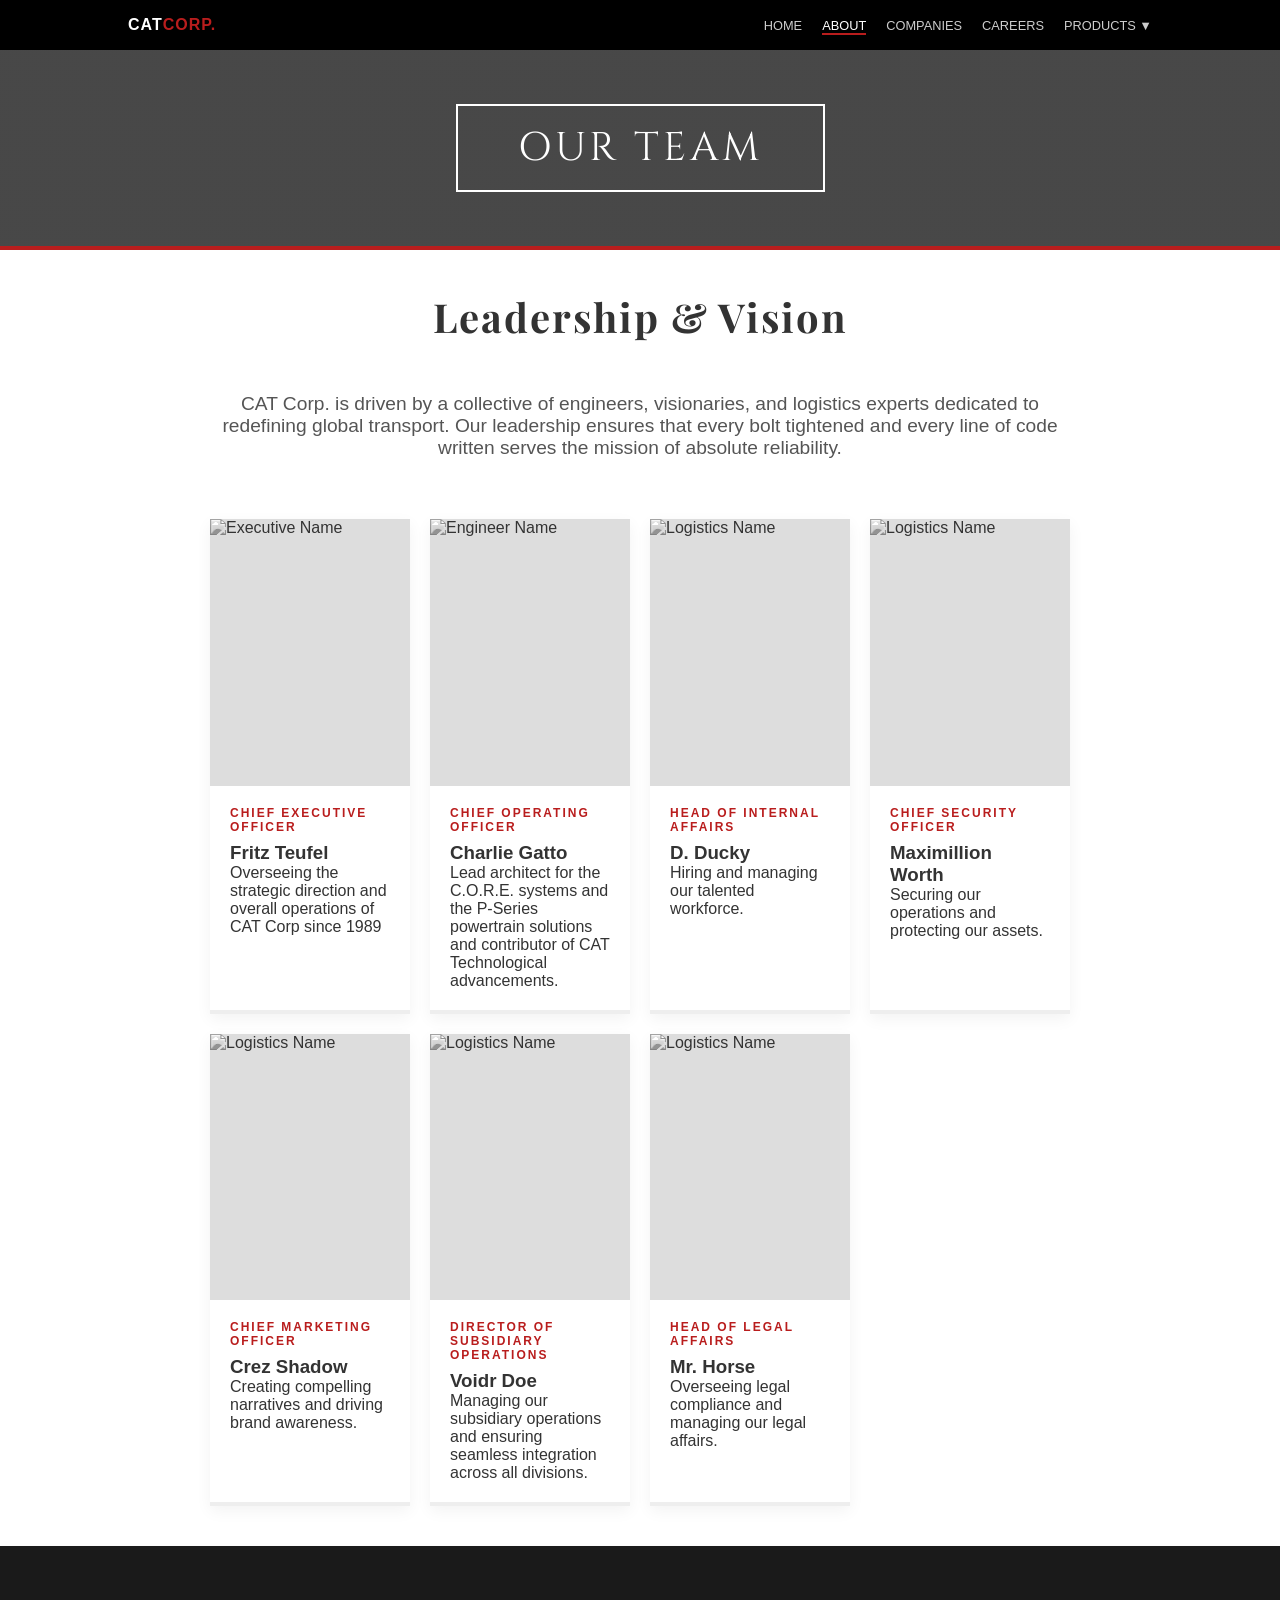
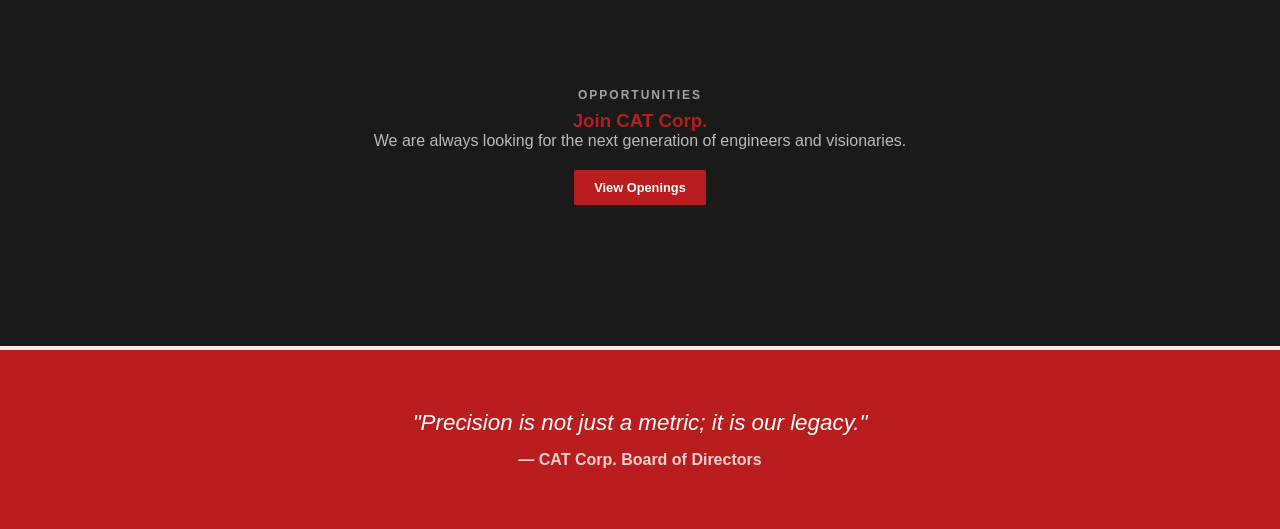
==== about.html @ 74a90a7b "Add files via upload" ====
<!DOCTYPE html>
<html lang="en">
<head>
    <meta charset="UTF-8">
    <meta name="viewport" content="width=device-width, initial-scale=1.0">
    <title>About Us | CAT Corp</title>
    <link rel="stylesheet" href="style.css">
    <link rel="icon" type="image/x-icon" href="images/cat_global_v1.png">
    <link href="https://fonts.googleapis.com/css2?family=Playfair+Display:wght@700;900&family=Open+Sans:wght@400;600&family=Cinzel:wght@400;700&display=swap" rel="stylesheet">
</head>
<body>

    <nav class="navbar">
        <div class="logo">CAT<span>CORP.</span></div>
        <ul class="nav-menu">
            <li><a href="index.html">Home</a></li>
            <li><a href="about.html" class="active">About</a></li>
            <li><a href="companies.html">Companies</a></li>
            <li><a href="careers.html">Careers</a></li>
            <li class="dropdown">
                <a href="#">Products ▼</a>
                <ul class="dropdown-content">
                    <li><a href="sedans.html">S-Series</a></li>
                    <li><a href="pickups.html">P-Series</a></li>
                    <li><a href="trucks.html">T-Series</a></li>
                    <li><a href="buses.html">B-Series</a></li>
                </ul>
            </li>
        </ul>
    </nav>

    <header class="page-header about-bg">
        <div class="header-box">OUR TEAM</div>
    </header>

    <section class="welcome-text">
        <h2 class="section-title">Leadership & Vision</h2>
        <p class="lead-text">CAT Corp. is driven by a collective of engineers, visionaries, and logistics experts dedicated to redefining global transport. Our leadership ensures that every bolt tightened and every line of code written serves the mission of absolute reliability.</p>
        
        <div class="team-grid">
            <div class="profile-card">
                <div class="profile-image">
                    <img src="images/ft.jpg" alt="Executive Name">
                </div>
                <div class="profile-info">
                    <span class="profile-rank">Chief Executive Officer</span>
                    <h3>Fritz Teufel</h3>
                    <p>Overseeing the strategic direction and overall operations of CAT Corp since 1989</p>
                </div>
            </div>

            <div class="profile-card">
                <div class="profile-image">
                    <img src="images/hg.jpg" alt="Engineer Name">
                </div>
                <div class="profile-info">
                    <span class="profile-rank">Chief Operating Officer</span>
                    <h3>Charlie Gatto</h3>
                    <p>Lead architect for the C.O.R.E. systems and the P-Series powertrain solutions and contributor of CAT Technological advancements.</p>
                </div>
            </div>

            <div class="profile-card">
                <div class="profile-image">
                    <img src="images/dd.png" alt="Logistics Name">
                </div>
                <div class="profile-info">
                    <span class="profile-rank">Head of Internal Affairs</span>
                    <h3>D. Ducky</h3>
                    <p>Hiring and managing our talented workforce.</p>
                </div>
            </div>
            <div class="profile-card">
                <div class="profile-image">
                    <img src="images/mw.png" alt="Logistics Name">
                </div>
                <div class="profile-info">
                    <span class="profile-rank">Chief Security Officer</span>
                    <h3>Maximillion Worth</h3>
                    <p>Securing our operations and protecting our assets.</p>
                </div>
            </div>
            <div class="profile-card">
                <div class="profile-image">
                    <img src="images/cs.png" alt="Logistics Name">
                </div>
                <div class="profile-info">
                    <span class="profile-rank">Chief Marketing Officer</span>
                    <h3>Crez Shadow</h3>
                    <p>Creating compelling narratives and driving brand awareness.</p>
                </div>
            </div>
            <div class="profile-card">
                <div class="profile-image">
                    <img src="images/iv.png" alt="Logistics Name">
                </div>
                <div class="profile-info">
                    <span class="profile-rank">Director of Subsidiary Operations</span>
                    <h3>Voidr Doe</h3>
                    <p>Managing our subsidiary operations and ensuring seamless integration across all divisions.</p>
                </div>
            </div>
            <div class="profile-card">
                <div class="profile-image">
                    <img src="images/mh.jpg" alt="Logistics Name">
                </div>
                <div class="profile-info">
                    <span class="profile-rank">Head of Legal Affairs</span>
                    <h3>Mr. Horse</h3>
                    <p>Overseeing legal compliance and managing our legal affairs.</p>
                </div>
            </div>

            </div>
    </section>
<div class="profile-card join-card">
    <div class="profile-info" style="height: 100%; display: flex; flex-direction: column; justify-content: center; align-items: center; text-align: center; background: #1a1a1a; color: white; min-height: 400px;">
        <span class="profile-rank" style="color: #fff; opacity: 0.6;">Opportunities</span>
        <h3 style="color: var(--cat-red);">Join CAT Corp.</h3>
        <p style="color: #bbb; margin-bottom: 20px;">We are always looking for the next generation of engineers and visionaries.</p>
        <a href="careers.html" class="btn-sub">View Openings</a>
    </div>
</div>

    <footer class="quote-block">
        "Precision is not just a metric; it is our legacy."
        <span class="author">— CAT Corp. Board of Directors</span>
    </footer>

</body>
</html>
---- style.css ----
:root {
    --cat-red: #b91d1d;
    --cat-dark: #1a1a1a;
    --text-color: #333;
    --bg-light: #ffffff;
}

* { margin: 0; padding: 0; box-sizing: border-box; }
body { font-family: 'Inter', sans-serif; background-color: var(--bg-light); color: var(--text-color); }

/* Navigation */
.navbar {
    background: #000;
    color: #fff;
    display: flex;
    justify-content: space-between;
    padding: 1rem 10%;
    align-items: center;
}
.logo { font-weight: bold; letter-spacing: 1px; }
.logo span { color: var(--cat-red); }
.nav-menu { display: flex; list-style: none; gap: 20px; }
.nav-menu a { color: #ccc; text-decoration: none; font-size: 0.8rem; text-transform: uppercase; }
.nav-menu a.active { color: white; border-bottom: 2px solid var(--cat-red); }

/* Hero Banner */
.hero-banner {
    background: linear-gradient(to bottom, #7e3535, #e07a5f);
    height: 150px;
    display: flex;
    justify-content: center;
    align-items: center;
    border-bottom: 4px solid var(--cat-red);
}
.hero-box {
    border: 2px solid white;
    padding: 10px 40px;
    color: white;
    font-family: 'Cinzel', serif;
    font-size: 1.8rem;
    letter-spacing: 3px;
}

/* Legacy Section */
.legacy-section { text-align: center; padding: 40px 0; }
.poster { max-width: 300px; box-shadow: 0 10px 30px rgba(0,0,0,0.2); border: 8px solid white; }

/* Welcome Section */
.welcome-text { max-width: 900px; margin: 0 auto; padding: 40px 20px; text-align: center; }
.bio-flex { display: flex; align-items: center; gap: 40px; text-align: left; margin-top: 30px; }
.side-logo { width: 120px; height: 120px; }
.motto { font-weight: bold; color: var(--cat-red); margin-top: 15px; text-transform: uppercase; }
.disclaimer { font-size: 0.7rem; color: #999; margin-top: 40px; }

/* Quote Block */
.quote-block {
    background: var(--cat-red);
    color: white;
    padding: 60px 10%;
    text-align: center;
    font-size: 1.4rem;
    font-style: italic;
}
.author { display: block; margin-top: 15px; font-weight: bold; font-style: normal; font-size: 1rem; opacity: 0.8; }

.video-grid {
    display: grid;
    grid-template-columns: repeat(auto-fit, minmax(350px, 1fr));
    gap: 40px;
    padding: 60px 10%;
    background: #000; /* Deep black to match the CAT Corp aesthetic */
}

.video-container {
    display: flex;
    flex-direction: column;
    align-items: center;
}

.cat-player {
    width: 100%;
    border-radius: 4px;
    border: 1px solid rgba(255, 255, 255, 0.1);
    box-shadow: 0 20px 40px rgba(0, 0, 0, 0.5);
    transition: transform 0.3s ease;
}

.cat-player:hover {
    transform: scale(1.02);
    border-color: #b91d1d; /* CAT Red glow on hover */
}

.vid-caption {
    margin-top: 15px;
    color: #fff;
    font-size: 0.85rem;
    letter-spacing: 2px;
    text-transform: uppercase;
    font-weight: 700;
}
/* Page Header (Matching the Home Banner) */
.page-header {
    background: #4a1c1c; /* Deep burgundy/brown from your screenshot */
    height: 200px;
    display: flex;
    justify-content: center;
    align-items: center;
    border-bottom: 4px solid var(--cat-red);
}

.header-box {
    border: 2px solid white;
    padding: 15px 60px;
    color: white;
    font-family: 'Cinzel', serif;
    font-size: 2.5rem;
    letter-spacing: 4px;
}

/* Subsidiary Grid */
.subsidiary-container {
    max-width: 1200px;
    margin: 0 auto;
    padding: 60px 20px;
    text-align: center;
}

.intro-text {
    font-size: 1rem;
    color: #666;
    margin-bottom: 60px;
}

.company-grid {
    display: grid;
    grid-template-columns: repeat(auto-fit, minmax(300px, 1fr));
    gap: 40px;
}

.company-card {
    background: #fff;
    padding: 40px 20px;
    transition: all 0.3s ease;
    border-bottom: 2px solid transparent;
}

.company-card:hover {
    transform: translateY(-5px);
    border-bottom: 2px solid var(--cat-red);
}

.logo-wrapper {
    height: 200px;
    display: flex;
    justify-content: center;
    align-items: center;
    margin-bottom: 20px;
}

.logo-wrapper img {
    max-width: 80%;
    max-height: 100%;
    filter: grayscale(100%); /* Professional tech look */
    transition: 0.3s;
}

.company-card:hover .logo-wrapper img {
    filter: grayscale(0%);
}

.company-card h3 {
    font-family: 'Inter', sans-serif;
    color: var(--cat-red);
    margin-bottom: 15px;
    letter-spacing: 1px;
}

.company-card p {
    font-size: 0.9rem;
    line-height: 1.5;
    color: #444;
    margin-bottom: 20px;
}

/* Buttons and Tags */
.btn-sub {
    display: inline-block;
    background: var(--cat-red);
    color: white;
    text-decoration: none;
    padding: 10px 20px;
    font-size: 0.8rem;
    font-weight: bold;
    border-radius: 2px;
}

.status-tag {
    display: inline-block;
    font-size: 0.75rem;
    font-weight: 800;
    letter-spacing: 2px;
    color: #999;
    border-top: 1px solid #eee;
    padding-top: 10px;
}

.disbanded {
    opacity: 0.6; /* Looks "shut down" */
}
/* Dropdown Logic */
.dropdown { position: relative; }
.dropdown-content {
    display: none;
    position: absolute;
    background-color: #1a1a1a;
    min-width: 200px;
    box-shadow: 0px 8px 16px rgba(0,0,0,0.5);
    z-index: 1;
    list-style: none;
    padding: 10px 0;
}
.dropdown-content li a {
    padding: 12px 16px;
    display: block;
    text-transform: none;
}
.dropdown:hover .dropdown-content { display: block; }

/* Sedan Page Specifics */
.product-hero {
    height: 60vh;
    background: linear-gradient(rgba(0,0,0,0.6), rgba(0,0,0,0.6)), url('images/sedan-hero.jpg');
    background-size: cover;
    background-position: center;
    display: flex;
    align-items: center;
    justify-content: center;
    color: white;
    text-align: center;
}
.product-hero h1 { font-family: 'Playfair Display', serif; font-size: 4rem; letter-spacing: 5px; }

.product-description { padding: 80px 15%; text-align: center; line-height: 1.8; }
.lead-text { font-size: 1.2rem; color: #555; margin-bottom: 40px; }

.specs-grid {
    display: grid;
    grid-template-columns: repeat(3, 1fr);
    gap: 20px;
    margin-top: 50px;
}
.spec-item {
    border-top: 2px solid var(--cat-red);
    padding-top: 20px;
}
.spec-item h3 { font-family: 'Playfair Display', serif; margin-bottom: 10px; }

/* Sedan Showcase Styling */
.sedan-showcase {
    background-color: #f9f9f9;
    padding: 100px 10%;
    text-align: center;
}

.section-title {
    font-family: 'Playfair Display', serif;
    font-size: 2.5rem;
    margin-bottom: 50px;
    letter-spacing: 2px;
}

.car-grid {
    display: grid;
    grid-template-columns: repeat(auto-fit, minmax(280px, 1fr));
    gap: 30px;
}

.car-card {
    background: #fff;
    border-radius: 4px;
    overflow: hidden;
    box-shadow: 0 10px 30px rgba(0,0,0,0.05);
    transition: transform 0.4s ease, box-shadow 0.4s ease;
}

.car-card:hover {
    transform: translateY(-10px);
    box-shadow: 0 20px 50px rgba(0,0,0,0.15);
}

.car-image {
    background: radial-gradient(circle, #e0e0e0 0%, #ffffff 70%);
    padding: 40px 20px;
    display: flex;
    justify-content: center;
    align-items: center;
    height: 250px;
}

.car-image img {
    max-width: 100%;
    height: auto;
    transition: transform 0.5s ease;
}

.car-card:hover .car-image img {
    transform: scale(1.1); /* Subtle zoom on the car itself */
}

.car-info {
    padding: 30px;
    border-top: 1px solid #eee;
}

.model-code {
    display: block;
    color: var(--cat-red);
    font-weight: 800;
    font-size: 0.8rem;
    letter-spacing: 3px;
    margin-bottom: 10px;
}

.car-info h3 {
    font-family: 'Playfair Display', serif;
    font-size: 1.5rem;
    margin-bottom: 10px;
}

.car-info p {
    font-size: 0.9rem;
    color: #666;
    line-height: 1.4;
}

.sedan-banner-bg {
    /* Height of the background section */
    height: 60vh; 
    
    /* Background Image Configuration */
    background-image: linear-gradient(rgba(0, 0, 0, 0.5), rgba(0, 0, 0, 0.5)), 
                      url('images/sedan-hero.png');
    background-size: cover;
    background-position: center;
    background-repeat: no-repeat;
    background-attachment: fixed; /* Optional: adds a parallax scroll effect */

    /* Centering the text over the background */
    display: flex;
    flex-direction: column;
    justify-content: center;
    align-items: center;
    color: white;
    text-align: center;
}

.sedan-banner-bg h1 {
    font-family: 'Playfair Display', serif;
    font-size: 4rem;
    letter-spacing: 10px;
    margin: 0;
    text-transform: uppercase;
}

.sedan-banner-bg p {
    font-size: 1.1rem;
    letter-spacing: 4px;
    text-transform: uppercase;
    opacity: 0.8;
}

/* Pickup Hero Specifics */
.pickup-banner-bg {
    height: 70vh;
    background-image: linear-gradient(rgba(0, 0, 0, 0.6), rgba(0, 0, 0, 0.4)), 
                      url('images/pickup-hero.png');
    background-size: cover;
    background-position: center;
    background-attachment: fixed;
    display: flex;
    justify-content: center;
    align-items: center;
    color: white;
    text-align: center;
}

.pickup-banner-bg h1 {
    font-family: 'Playfair Display', serif;
    font-size: clamp(2.5rem, 8vw, 5rem); /* Responsive sizing */
    letter-spacing: 12px;
    margin: 10px 0;
}

.series-badge {
    color: #b91d1d; /* CAT Red */
    font-weight: 800;
    letter-spacing: 4px;
    font-size: 0.9rem;
}

/* Pickup Grid Padding */
.pickup-showcase {
    padding: 100px 5%;
    background-color: #fff;
}

/* Ensure the cards look rugged but clean */
.pickup-showcase .car-image {
    background: radial-gradient(circle, #ececec 0%, #ffffff 70%);
    padding: 30px;
}

/* Truck Hero Section */
.truck-banner-bg {
    height: 75vh; /* Slightly taller for the heavy trucks */
    background-image: linear-gradient(rgba(0, 0, 0, 0.7), rgba(0, 0, 0, 0.3)), 
                      url('images/truck-hero.png'); /* Replace with your actual banner filename */
    background-size: cover;
    background-position: center;
    background-attachment: fixed;
    display: flex;
    justify-content: center;
    align-items: center;
    color: white;
}

.truck-banner-bg h1 {
    font-family: 'Playfair Display', serif;
    font-size: clamp(3rem, 10vw, 6rem);
    font-weight: 900;
    letter-spacing: 15px;
    text-transform: uppercase;
}

/* Specific Grid Styling for Trucks */
.truck-showcase {
    padding: 80px 5%;
    background-color: #f9f9f9;
}

.truck-showcase .car-card {
    transition: transform 0.4s ease;
    border: 1px solid #eee;
}

.truck-showcase .car-card:hover {
    transform: translateY(-15px);
    box-shadow: 0 20px 40px rgba(0,0,0,0.1);
}

/* Model Code Badge */
.model-code {
    background: #b91d1d; /* CAT Red */
    color: white;
    padding: 2px 10px;
    font-size: 0.75rem;
    font-weight: bold;
    border-radius: 2px;
    display: inline-block;
    margin-bottom: 10px;
}

/* Bus Hero Section (B-Series) */
.bus-banner-bg {
    height: 70vh; 
    background-image: linear-gradient(rgba(0, 0, 0, 0.7), rgba(0, 0, 0, 0.4)), 
                      url('images/bus-hero.png'); /* Ensure this filename matches your asset */
    background-size: cover;
    background-position: center;
    background-attachment: fixed;
    display: flex;
    justify-content: center;
    align-items: center;
    color: white;
    text-align: center;
}

.bus-banner-bg h1 {
    font-family: 'Playfair Display', serif;
    font-size: clamp(3rem, 10vw, 5.5rem);
    font-weight: 900;
    letter-spacing: 12px;
    text-transform: uppercase;
    margin: 0;
}

/* Bus Grid Padding & Sectioning */
.bus-showcase {
    padding: 100px 5%;
    background-color: #f4f4f4;
}

/* Reuse the car-card and car-image styles from your existing setup 
   to ensure the B1-B4 models match the site's design language. */
/* About Page Specifics */
.about-bg {
    background: linear-gradient(rgba(26, 26, 26, 0.8), rgba(26, 26, 26, 0.8)), 
                url('images/CAT_OFFICE.png');
    background-size: cover;
    background-position: center;
}

/* --- Updated Team Grid System --- */
.team-grid {
    display: grid;
    /* This creates 4 equal columns on large screens */
    grid-template-columns: repeat(4, 1fr); 
    gap: 20px;
    margin-top: 60px;
    max-width: 1200px;
    margin-left: auto;
    margin-right: auto;
}

/* Individual Profile Card */
.profile-card {
    background: #fff;
    width: 100%; /* Occupies the full width of the grid column */
    border-bottom: 4px solid #eee;
    transition: all 0.3s ease;
    text-align: left;
    box-shadow: 0 5px 15px rgba(0,0,0,0.05);
}

.profile-card:hover {
    transform: translateY(-10px);
    border-bottom: 4px solid var(--cat-red);
    box-shadow: 0 15px 35px rgba(0,0,0,0.1);
}

.profile-image {
    width: 100%;
    aspect-ratio: 3 / 4; /* Keeps images consistent regardless of original size */
    background-color: #ddd;
    overflow: hidden;
}

.profile-image img {
    width: 100%;
    height: 100%;
    object-fit: cover;
    filter: grayscale(100%);
    transition: 0.5s;
}

.profile-card:hover .profile-image img {
    filter: grayscale(0%);
}

.profile-rank {
    display: block;
    color: var(--cat-red);
    font-size: 0.75rem;
    font-weight: 800;
    text-transform: uppercase;
    letter-spacing: 2px;
    margin-bottom: 8px;
}

.profile-info {
    padding: 20px;
}

/* Responsive Adjustments */
@media (max-width: 1100px) {
    .team-grid {
        grid-template-columns: repeat(3, 1fr); /* 3 cards on smaller laptops */
    }
}

@media (max-width: 850px) {
    .team-grid {
        grid-template-columns: repeat(2, 1fr); /* 2 cards on tablets */
    }
}

@media (max-width: 500px) {
    .team-grid {
        grid-template-columns: 1fr; /* 1 card on mobile */
    }
}
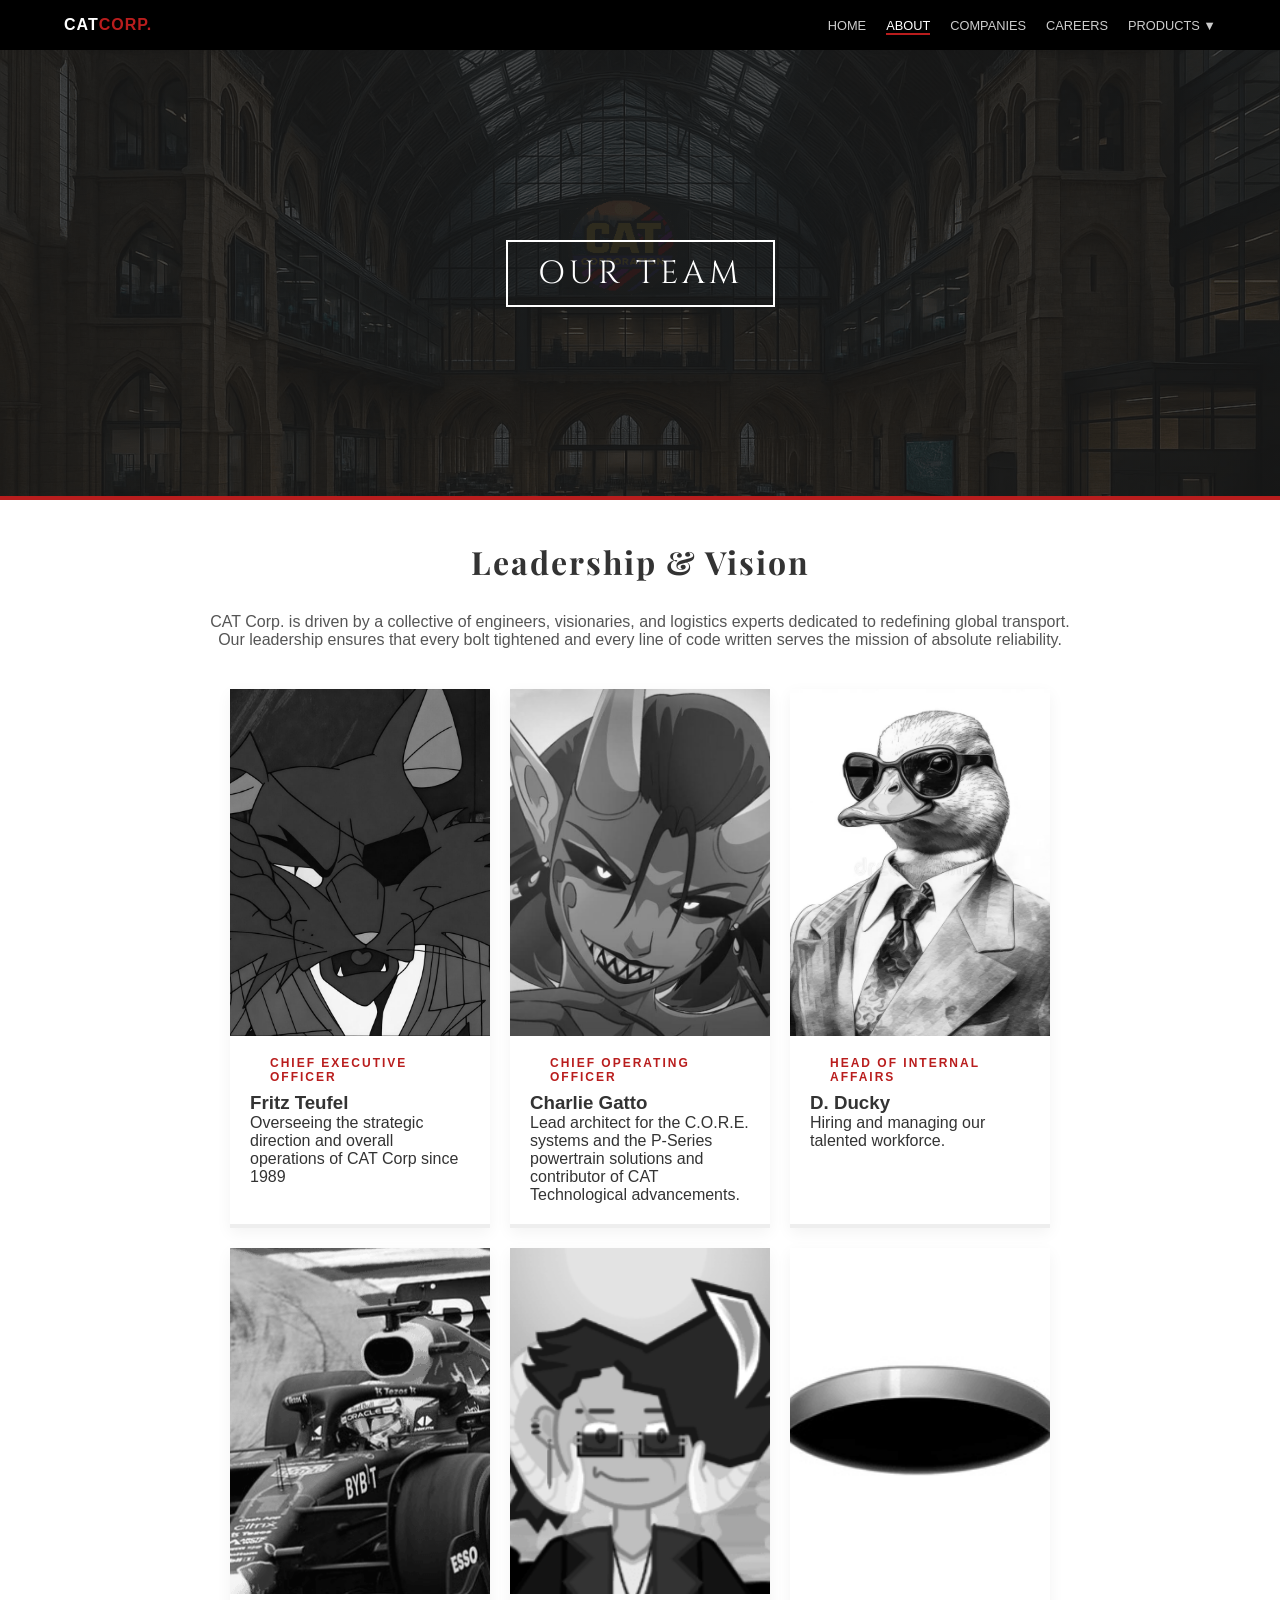
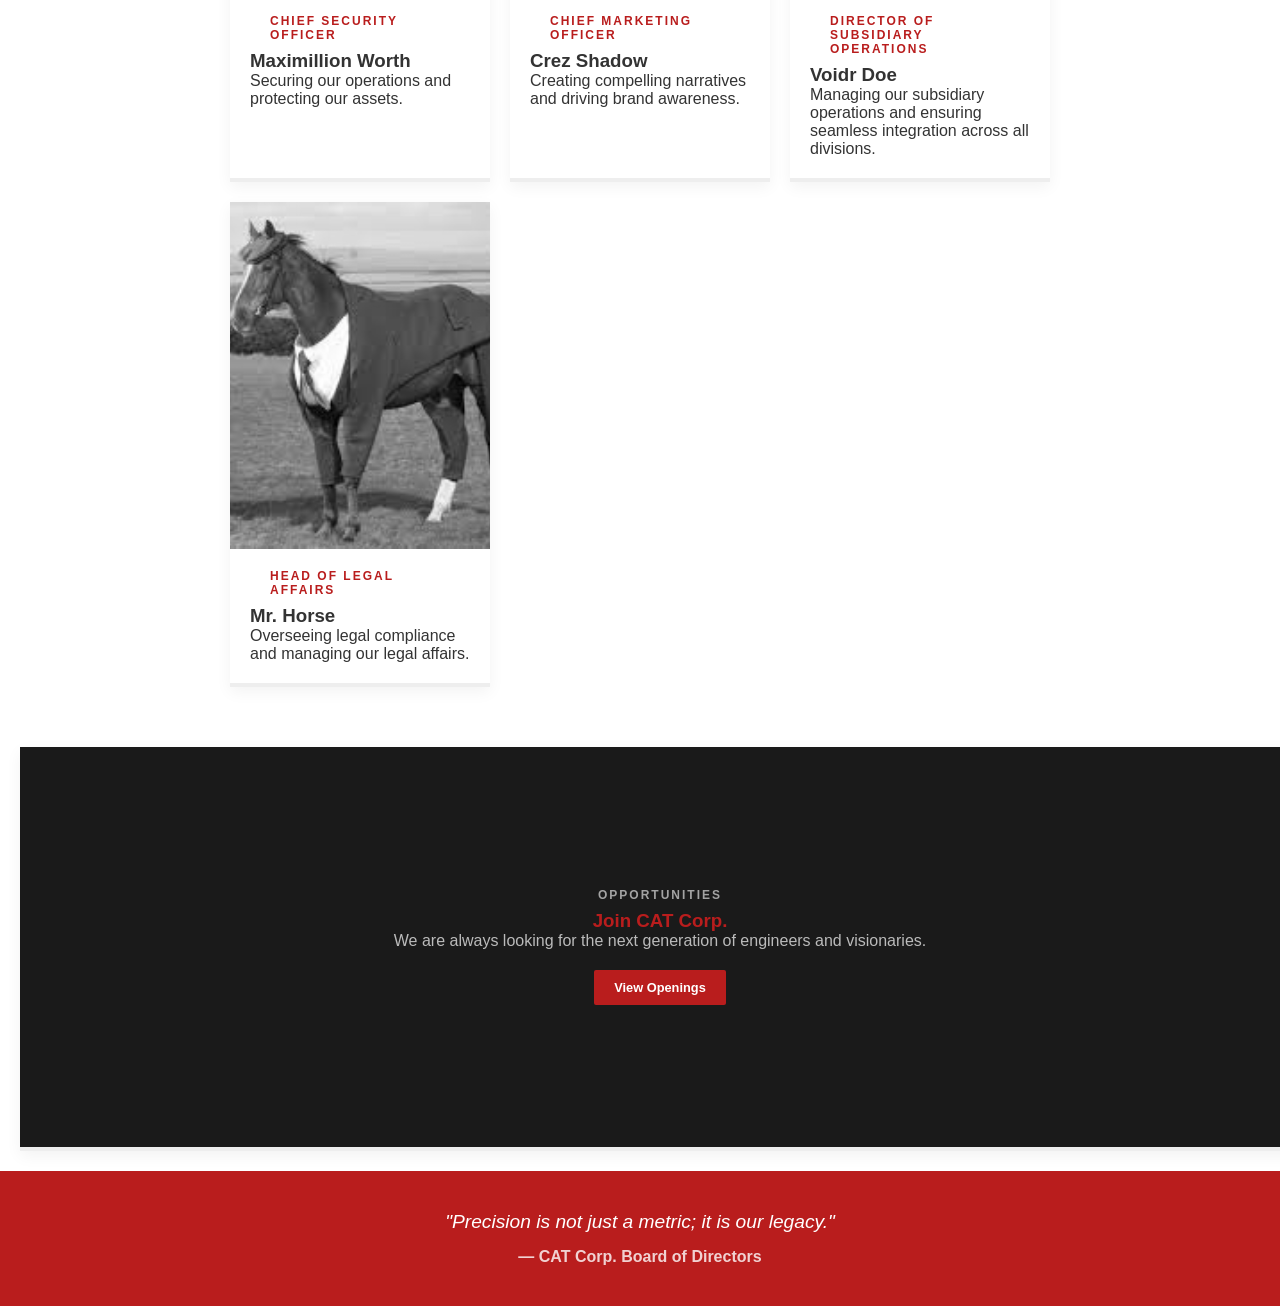
==== commit 561cfa40: "fix: add missing hamburger menu toggle functionality to all pages Co-authored-by: aider (openai/qwen" ====
--- a/about.html
+++ b/about.html
@@ -12,7 +12,12 @@
 
     <nav class="navbar">
         <div class="logo">CAT<span>CORP.</span></div>
-        <ul class="nav-menu">
+        <div class="menu-toggle" onclick="toggleMenu()">
+            <span></span>
+            <span></span>
+            <span></span>
+        </div>
+        <ul class="nav-menu" id="navMenu">
             <li><a href="index.html">Home</a></li>
             <li><a href="about.html" class="active">About</a></li>
             <li><a href="companies.html">Companies</a></li>
@@ -127,5 +132,12 @@
         <span class="author">— CAT Corp. Board of Directors</span>
     </footer>
 
+    <script>
+        function toggleMenu() {
+            const navMenu = document.getElementById("navMenu");
+            navMenu.classList.toggle("active");
+        }
+    </script>
+
 </body>
-</html>+</html>
--- a/style.css
+++ b/style.css
@@ -14,14 +14,47 @@
     color: #fff;
     display: flex;
     justify-content: space-between;
-    padding: 1rem 10%;
-    align-items: center;
-}
+    padding: 1rem 5%;
+    align-items: center;
+    flex-wrap: wrap;
+}
+
 .logo { font-weight: bold; letter-spacing: 1px; }
 .logo span { color: var(--cat-red); }
-.nav-menu { display: flex; list-style: none; gap: 20px; }
-.nav-menu a { color: #ccc; text-decoration: none; font-size: 0.8rem; text-transform: uppercase; }
-.nav-menu a.active { color: white; border-bottom: 2px solid var(--cat-red); }
+
+.nav-menu { 
+    display: flex; 
+    list-style: none; 
+    gap: 20px; 
+    flex-wrap: wrap;
+}
+
+.nav-menu a { 
+    color: #ccc; 
+    text-decoration: none; 
+    font-size: 0.8rem; 
+    text-transform: uppercase; 
+}
+
+.nav-menu a.active { 
+    color: white; 
+    border-bottom: 2px solid var(--cat-red); 
+}
+
+/* Mobile menu toggle */
+.menu-toggle {
+    display: none;
+    flex-direction: column;
+    cursor: pointer;
+}
+
+.menu-toggle span {
+    width: 25px;
+    height: 3px;
+    background: #fff;
+    margin: 3px 0;
+    transition: 0.3s;
+}
 
 /* Hero Banner */
 .hero-banner {
@@ -32,43 +65,90 @@
     align-items: center;
     border-bottom: 4px solid var(--cat-red);
 }
+
 .hero-box {
     border: 2px solid white;
-    padding: 10px 40px;
+    padding: 10px 20px;
     color: white;
     font-family: 'Cinzel', serif;
-    font-size: 1.8rem;
+    font-size: 1.5rem;
     letter-spacing: 3px;
+    text-align: center;
 }
 
 /* Legacy Section */
-.legacy-section { text-align: center; padding: 40px 0; }
-.poster { max-width: 300px; box-shadow: 0 10px 30px rgba(0,0,0,0.2); border: 8px solid white; }
+.legacy-section { 
+    text-align: center; 
+    padding: 40px 0; 
+}
+
+.poster { 
+    max-width: 90%; 
+    height: auto;
+    box-shadow: 0 10px 30px rgba(0,0,0,0.2); 
+    border: 8px solid white; 
+}
 
 /* Welcome Section */
-.welcome-text { max-width: 900px; margin: 0 auto; padding: 40px 20px; text-align: center; }
-.bio-flex { display: flex; align-items: center; gap: 40px; text-align: left; margin-top: 30px; }
-.side-logo { width: 120px; height: 120px; }
-.motto { font-weight: bold; color: var(--cat-red); margin-top: 15px; text-transform: uppercase; }
-.disclaimer { font-size: 0.7rem; color: #999; margin-top: 40px; }
+.welcome-text { 
+    max-width: 900px; 
+    margin: 0 auto; 
+    padding: 40px 20px; 
+    text-align: center; 
+}
+
+.bio-flex { 
+    display: flex; 
+    align-items: center; 
+    gap: 40px; 
+    text-align: left; 
+    margin-top: 30px; 
+    flex-wrap: wrap;
+}
+
+.side-logo { 
+    width: 120px; 
+    height: 120px; 
+}
+
+.motto { 
+    font-weight: bold; 
+    color: var(--cat-red); 
+    margin-top: 15px; 
+    text-transform: uppercase; 
+}
+
+.disclaimer { 
+    font-size: 0.7rem; 
+    color: #999; 
+    margin-top: 40px; 
+}
 
 /* Quote Block */
 .quote-block {
     background: var(--cat-red);
     color: white;
-    padding: 60px 10%;
+    padding: 40px 5%;
     text-align: center;
-    font-size: 1.4rem;
+    font-size: 1.2rem;
     font-style: italic;
 }
-.author { display: block; margin-top: 15px; font-weight: bold; font-style: normal; font-size: 1rem; opacity: 0.8; }
+
+.author { 
+    display: block; 
+    margin-top: 15px; 
+    font-weight: bold; 
+    font-style: normal; 
+    font-size: 1rem; 
+    opacity: 0.8; 
+}
 
 .video-grid {
     display: grid;
-    grid-template-columns: repeat(auto-fit, minmax(350px, 1fr));
-    gap: 40px;
-    padding: 60px 10%;
-    background: #000; /* Deep black to match the CAT Corp aesthetic */
+    grid-template-columns: repeat(auto-fit, minmax(300px, 1fr));
+    gap: 20px;
+    padding: 40px 5%;
+    background: #000;
 }
 
 .video-container {
@@ -87,7 +167,7 @@
 
 .cat-player:hover {
     transform: scale(1.02);
-    border-color: #b91d1d; /* CAT Red glow on hover */
+    border-color: #b91d1d;
 }
 
 .vid-caption {
@@ -98,10 +178,11 @@
     text-transform: uppercase;
     font-weight: 700;
 }
-/* Page Header (Matching the Home Banner) */
+
+/* Page Header */
 .page-header {
-    background: #4a1c1c; /* Deep burgundy/brown from your screenshot */
-    height: 200px;
+    background: #4a1c1c;
+    height: 150px;
     display: flex;
     justify-content: center;
     align-items: center;
@@ -110,36 +191,37 @@
 
 .header-box {
     border: 2px solid white;
-    padding: 15px 60px;
+    padding: 10px 30px;
     color: white;
     font-family: 'Cinzel', serif;
-    font-size: 2.5rem;
+    font-size: 2rem;
     letter-spacing: 4px;
+    text-align: center;
 }
 
 /* Subsidiary Grid */
 .subsidiary-container {
     max-width: 1200px;
     margin: 0 auto;
-    padding: 60px 20px;
+    padding: 40px 20px;
     text-align: center;
 }
 
 .intro-text {
     font-size: 1rem;
     color: #666;
-    margin-bottom: 60px;
+    margin-bottom: 40px;
 }
 
 .company-grid {
     display: grid;
-    grid-template-columns: repeat(auto-fit, minmax(300px, 1fr));
-    gap: 40px;
+    grid-template-columns: repeat(auto-fit, minmax(250px, 1fr));
+    gap: 30px;
 }
 
 .company-card {
     background: #fff;
-    padding: 40px 20px;
+    padding: 30px 20px;
     transition: all 0.3s ease;
     border-bottom: 2px solid transparent;
 }
@@ -150,7 +232,7 @@
 }
 
 .logo-wrapper {
-    height: 200px;
+    height: 150px;
     display: flex;
     justify-content: center;
     align-items: center;
@@ -160,7 +242,7 @@
 .logo-wrapper img {
     max-width: 80%;
     max-height: 100%;
-    filter: grayscale(100%); /* Professional tech look */
+    filter: grayscale(100%);
     transition: 0.3s;
 }
 
@@ -205,10 +287,14 @@
 }
 
 .disbanded {
-    opacity: 0.6; /* Looks "shut down" */
-}
+    opacity: 0.6;
+}
+
 /* Dropdown Logic */
-.dropdown { position: relative; }
+.dropdown { 
+    position: relative; 
+}
+
 .dropdown-content {
     display: none;
     position: absolute;
@@ -219,16 +305,20 @@
     list-style: none;
     padding: 10px 0;
 }
+
 .dropdown-content li a {
     padding: 12px 16px;
     display: block;
     text-transform: none;
 }
-.dropdown:hover .dropdown-content { display: block; }
-
-/* Sedan Page Specifics */
+
+.dropdown:hover .dropdown-content { 
+    display: block; 
+}
+
+/* Product Hero Sections */
 .product-hero {
-    height: 60vh;
+    height: 50vh;
     background: linear-gradient(rgba(0,0,0,0.6), rgba(0,0,0,0.6)), url('images/sedan-hero.jpg');
     background-size: cover;
     background-position: center;
@@ -238,41 +328,60 @@
     color: white;
     text-align: center;
 }
-.product-hero h1 { font-family: 'Playfair Display', serif; font-size: 4rem; letter-spacing: 5px; }
-
-.product-description { padding: 80px 15%; text-align: center; line-height: 1.8; }
-.lead-text { font-size: 1.2rem; color: #555; margin-bottom: 40px; }
+
+.product-hero h1 { 
+    font-family: 'Playfair Display', serif; 
+    font-size: 2.5rem; 
+    letter-spacing: 5px; 
+}
+
+.product-description { 
+    padding: 50px 5%; 
+    text-align: center; 
+    line-height: 1.8; 
+}
+
+.lead-text { 
+    font-size: 1rem; 
+    color: #555; 
+    margin-bottom: 30px; 
+}
 
 .specs-grid {
     display: grid;
-    grid-template-columns: repeat(3, 1fr);
+    grid-template-columns: repeat(auto-fit, minmax(200px, 1fr));
     gap: 20px;
-    margin-top: 50px;
-}
+    margin-top: 30px;
+}
+
 .spec-item {
     border-top: 2px solid var(--cat-red);
     padding-top: 20px;
 }
-.spec-item h3 { font-family: 'Playfair Display', serif; margin-bottom: 10px; }
-
-/* Sedan Showcase Styling */
+
+.spec-item h3 { 
+    font-family: 'Playfair Display', serif; 
+    margin-bottom: 10px; 
+}
+
+/* Car Showcase Styling */
 .sedan-showcase {
     background-color: #f9f9f9;
-    padding: 100px 10%;
+    padding: 50px 5%;
     text-align: center;
 }
 
 .section-title {
     font-family: 'Playfair Display', serif;
-    font-size: 2.5rem;
-    margin-bottom: 50px;
+    font-size: 2rem;
+    margin-bottom: 30px;
     letter-spacing: 2px;
 }
 
 .car-grid {
     display: grid;
-    grid-template-columns: repeat(auto-fit, minmax(280px, 1fr));
-    gap: 30px;
+    grid-template-columns: repeat(auto-fit, minmax(250px, 1fr));
+    gap: 20px;
 }
 
 .car-card {
@@ -290,11 +399,11 @@
 
 .car-image {
     background: radial-gradient(circle, #e0e0e0 0%, #ffffff 70%);
-    padding: 40px 20px;
+    padding: 30px 20px;
     display: flex;
     justify-content: center;
     align-items: center;
-    height: 250px;
+    height: 200px;
 }
 
 .car-image img {
@@ -304,11 +413,11 @@
 }
 
 .car-card:hover .car-image img {
-    transform: scale(1.1); /* Subtle zoom on the car itself */
+    transform: scale(1.1);
 }
 
 .car-info {
-    padding: 30px;
+    padding: 20px;
     border-top: 1px solid #eee;
 }
 
@@ -323,7 +432,7 @@
 
 .car-info h3 {
     font-family: 'Playfair Display', serif;
-    font-size: 1.5rem;
+    font-size: 1.3rem;
     margin-bottom: 10px;
 }
 
@@ -334,18 +443,12 @@
 }
 
 .sedan-banner-bg {
-    /* Height of the background section */
-    height: 60vh; 
-    
-    /* Background Image Configuration */
+    height: 50vh;
     background-image: linear-gradient(rgba(0, 0, 0, 0.5), rgba(0, 0, 0, 0.5)), 
                       url('images/sedan-hero.png');
     background-size: cover;
     background-position: center;
     background-repeat: no-repeat;
-    background-attachment: fixed; /* Optional: adds a parallax scroll effect */
-
-    /* Centering the text over the background */
     display: flex;
     flex-direction: column;
     justify-content: center;
@@ -356,27 +459,26 @@
 
 .sedan-banner-bg h1 {
     font-family: 'Playfair Display', serif;
-    font-size: 4rem;
-    letter-spacing: 10px;
+    font-size: 2.5rem;
+    letter-spacing: 5px;
     margin: 0;
     text-transform: uppercase;
 }
 
 .sedan-banner-bg p {
-    font-size: 1.1rem;
-    letter-spacing: 4px;
+    font-size: 1rem;
+    letter-spacing: 2px;
     text-transform: uppercase;
     opacity: 0.8;
 }
 
 /* Pickup Hero Specifics */
 .pickup-banner-bg {
-    height: 70vh;
+    height: 50vh;
     background-image: linear-gradient(rgba(0, 0, 0, 0.6), rgba(0, 0, 0, 0.4)), 
                       url('images/pickup-hero.png');
     background-size: cover;
     background-position: center;
-    background-attachment: fixed;
     display: flex;
     justify-content: center;
     align-items: center;
@@ -386,13 +488,13 @@
 
 .pickup-banner-bg h1 {
     font-family: 'Playfair Display', serif;
-    font-size: clamp(2.5rem, 8vw, 5rem); /* Responsive sizing */
-    letter-spacing: 12px;
+    font-size: clamp(2rem, 8vw, 3rem);
+    letter-spacing: 8px;
     margin: 10px 0;
 }
 
 .series-badge {
-    color: #b91d1d; /* CAT Red */
+    color: #b91d1d;
     font-weight: 800;
     letter-spacing: 4px;
     font-size: 0.9rem;
@@ -400,24 +502,22 @@
 
 /* Pickup Grid Padding */
 .pickup-showcase {
-    padding: 100px 5%;
+    padding: 50px 5%;
     background-color: #fff;
 }
 
-/* Ensure the cards look rugged but clean */
 .pickup-showcase .car-image {
     background: radial-gradient(circle, #ececec 0%, #ffffff 70%);
-    padding: 30px;
+    padding: 20px;
 }
 
 /* Truck Hero Section */
 .truck-banner-bg {
-    height: 75vh; /* Slightly taller for the heavy trucks */
+    height: 50vh;
     background-image: linear-gradient(rgba(0, 0, 0, 0.7), rgba(0, 0, 0, 0.3)), 
-                      url('images/truck-hero.png'); /* Replace with your actual banner filename */
+                      url('images/truck-hero.png');
     background-size: cover;
     background-position: center;
-    background-attachment: fixed;
     display: flex;
     justify-content: center;
     align-items: center;
@@ -426,15 +526,15 @@
 
 .truck-banner-bg h1 {
     font-family: 'Playfair Display', serif;
-    font-size: clamp(3rem, 10vw, 6rem);
+    font-size: clamp(2rem, 8vw, 4rem);
     font-weight: 900;
-    letter-spacing: 15px;
+    letter-spacing: 8px;
     text-transform: uppercase;
 }
 
 /* Specific Grid Styling for Trucks */
 .truck-showcase {
-    padding: 80px 5%;
+    padding: 50px 5%;
     background-color: #f9f9f9;
 }
 
@@ -444,13 +544,13 @@
 }
 
 .truck-showcase .car-card:hover {
-    transform: translateY(-15px);
+    transform: translateY(-10px);
     box-shadow: 0 20px 40px rgba(0,0,0,0.1);
 }
 
 /* Model Code Badge */
 .model-code {
-    background: #b91d1d; /* CAT Red */
+    background: #b91d1d;
     color: white;
     padding: 2px 10px;
     font-size: 0.75rem;
@@ -462,12 +562,11 @@
 
 /* Bus Hero Section (B-Series) */
 .bus-banner-bg {
-    height: 70vh; 
+    height: 50vh; 
     background-image: linear-gradient(rgba(0, 0, 0, 0.7), rgba(0, 0, 0, 0.4)), 
-                      url('images/bus-hero.png'); /* Ensure this filename matches your asset */
+                      url('images/bus-hero.png');
     background-size: cover;
     background-position: center;
-    background-attachment: fixed;
     display: flex;
     justify-content: center;
     align-items: center;
@@ -477,45 +576,44 @@
 
 .bus-banner-bg h1 {
     font-family: 'Playfair Display', serif;
-    font-size: clamp(3rem, 10vw, 5.5rem);
+    font-size: clamp(2rem, 8vw, 3.5rem);
     font-weight: 900;
-    letter-spacing: 12px;
+    letter-spacing: 8px;
     text-transform: uppercase;
     margin: 0;
 }
 
 /* Bus Grid Padding & Sectioning */
 .bus-showcase {
-    padding: 100px 5%;
+    padding: 50px 5%;
     background-color: #f4f4f4;
 }
 
-/* Reuse the car-card and car-image styles from your existing setup 
-   to ensure the B1-B4 models match the site's design language. */
 /* About Page Specifics */
 .about-bg {
     background: linear-gradient(rgba(26, 26, 26, 0.8), rgba(26, 26, 26, 0.8)), 
                 url('images/CAT_OFFICE.png');
     background-size: cover;
     background-position: center;
-}
-
-/* --- Updated Team Grid System --- */
+    height: 50vh;
+    display: flex;
+    justify-content: center;
+    align-items: center;
+}
+
+/* Team Grid System */
 .team-grid {
     display: grid;
-    /* This creates 4 equal columns on large screens */
-    grid-template-columns: repeat(4, 1fr); 
+    grid-template-columns: repeat(auto-fit, minmax(250px, 1fr)); 
     gap: 20px;
-    margin-top: 60px;
-    max-width: 1200px;
-    margin-left: auto;
-    margin-right: auto;
+    margin-top: 40px;
+    padding: 0 20px;
 }
 
 /* Individual Profile Card */
 .profile-card {
     background: #fff;
-    width: 100%; /* Occupies the full width of the grid column */
+    width: 100%;
     border-bottom: 4px solid #eee;
     transition: all 0.3s ease;
     text-align: left;
@@ -530,7 +628,7 @@
 
 .profile-image {
     width: 100%;
-    aspect-ratio: 3 / 4; /* Keeps images consistent regardless of original size */
+    aspect-ratio: 3 / 4;
     background-color: #ddd;
     overflow: hidden;
 }
@@ -555,27 +653,251 @@
     text-transform: uppercase;
     letter-spacing: 2px;
     margin-bottom: 8px;
+    padding: 0 20px;
 }
 
 .profile-info {
     padding: 20px;
 }
 
+.join-card {
+    margin: 20px;
+}
+
+/* Career Page */
+.welcome-text .company-grid {
+    display: grid;
+    grid-template-columns: repeat(auto-fit, minmax(250px, 1fr));
+    gap: 30px;
+    margin-top: 30px;
+}
+
+.welcome-text .company-card {
+    background: #fff;
+    padding: 30px 20px;
+    transition: all 0.3s ease;
+    border-bottom: 2px solid transparent;
+    text-align: center;
+}
+
+/* Form Container */
+.form-container { 
+    max-width: 90%; 
+    margin: 30px auto; 
+    background: white; 
+    padding: 30px; 
+    border-top: 8px solid #b91d1d; 
+}
+
+.form-group { 
+    margin-bottom: 20px; 
+}
+
+.row-flex { 
+    display: flex; 
+    gap: 20px; 
+    flex-wrap: wrap;
+}
+
+.row-flex .form-group { 
+    flex: 1; 
+    min-width: 250px;
+}
+
+label { 
+    display: block; 
+    font-weight: 600; 
+    font-size: 0.8rem; 
+    margin-bottom: 8px; 
+    text-transform: uppercase; 
+    color: #555; 
+}
+
+input, select, textarea { 
+    width: 100%; 
+    padding: 12px; 
+    border: 1px solid #ddd; 
+    font-family: 'Open Sans', sans-serif; 
+}
+
+.id-display { 
+    font-weight: bold; 
+    color: #b91d1d; 
+    font-family: monospace; 
+}
+
 /* Responsive Adjustments */
-@media (max-width: 1100px) {
+@media (max-width: 768px) {
+    .navbar {
+        padding: 1rem 5%;
+    }
+    
+    .nav-menu {
+        display: none;
+        width: 100%;
+        flex-direction: column;
+        gap: 10px;
+        margin-top: 20px;
+    }
+    
+    .nav-menu.active {
+        display: flex;
+    }
+    
+    .menu-toggle {
+        display: flex;
+    }
+    
+    .hero-box {
+        font-size: 1.2rem;
+        padding: 10px 15px;
+    }
+    
+    .bio-flex {
+        flex-direction: column;
+        text-align: center;
+    }
+    
+    .side-logo {
+        width: 80px;
+        height: 80px;
+        margin: 0 auto;
+    }
+    
+    .quote-block {
+        font-size: 1rem;
+        padding: 30px 5%;
+    }
+    
+    .page-header {
+        height: 120px;
+    }
+    
+    .header-box {
+        font-size: 1.5rem;
+        padding: 10px 20px;
+    }
+    
+    .product-hero h1 {
+        font-size: 2rem;
+    }
+    
+    .product-description {
+        padding: 30px 5%;
+    }
+    
+    .lead-text {
+        font-size: 0.9rem;
+    }
+    
+    .specs-grid {
+        grid-template-columns: 1fr;
+    }
+    
+    .car-grid {
+        grid-template-columns: repeat(auto-fit, minmax(200px, 1fr));
+    }
+    
+    .car-image {
+        height: 150px;
+        padding: 20px 10px;
+    }
+    
+    .profile-card .profile-info {
+        padding: 15px;
+    }
+    
+    .profile-rank {
+        font-size: 0.7rem;
+    }
+    
     .team-grid {
-        grid-template-columns: repeat(3, 1fr); /* 3 cards on smaller laptops */
-    }
-}
-
-@media (max-width: 850px) {
+        grid-template-columns: repeat(auto-fit, minmax(200px, 1fr));
+        gap: 15px;
+    }
+    
+    .row-flex {
+        flex-direction: column;
+        gap: 10px;
+    }
+    
+    .row-flex .form-group {
+        min-width: 100%;
+    }
+    
+    .form-container {
+        padding: 20px 15px;
+    }
+    
+    .video-grid {
+        grid-template-columns: 1fr;
+        padding: 30px 5%;
+        gap: 30px;
+    }
+    
+    .company-grid {
+        grid-template-columns: 1fr;
+        gap: 20px;
+    }
+    
+    .welcome-text .company-grid {
+        grid-template-columns: 1fr;
+    }
+}
+
+@media (max-width: 480px) {
+    .navbar {
+        padding: 1rem 5%;
+    }
+    
+    .hero-box {
+        font-size: 1rem;
+        padding: 8px 12px;
+        letter-spacing: 1px;
+    }
+    
+    .page-header {
+        height: 100px;
+    }
+    
+    .header-box {
+        font-size: 1.2rem;
+        padding: 8px 15px;
+    }
+    
+    .product-hero h1 {
+        font-size: 1.5rem;
+    }
+    
+    .sedan-banner-bg h1 {
+        font-size: 1.8rem;
+    }
+    
+    .pickup-banner-bg h1 {
+        font-size: 1.8rem;
+    }
+    
+    .truck-banner-bg h1 {
+        font-size: 1.5rem;
+    }
+    
+    .bus-banner-bg h1 {
+        font-size: 1.8rem;
+    }
+    
+    .car-grid {
+        grid-template-columns: 1fr;
+    }
+    
+    .profile-card {
+        margin-bottom: 15px;
+    }
+    
     .team-grid {
-        grid-template-columns: repeat(2, 1fr); /* 2 cards on tablets */
-    }
-}
-
-@media (max-width: 500px) {
-    .team-grid {
-        grid-template-columns: 1fr; /* 1 card on mobile */
-    }
-}+        grid-template-columns: 1fr;
+    }
+    
+    .specs-grid {
+        grid-template-columns: 1fr;
+    }
+}
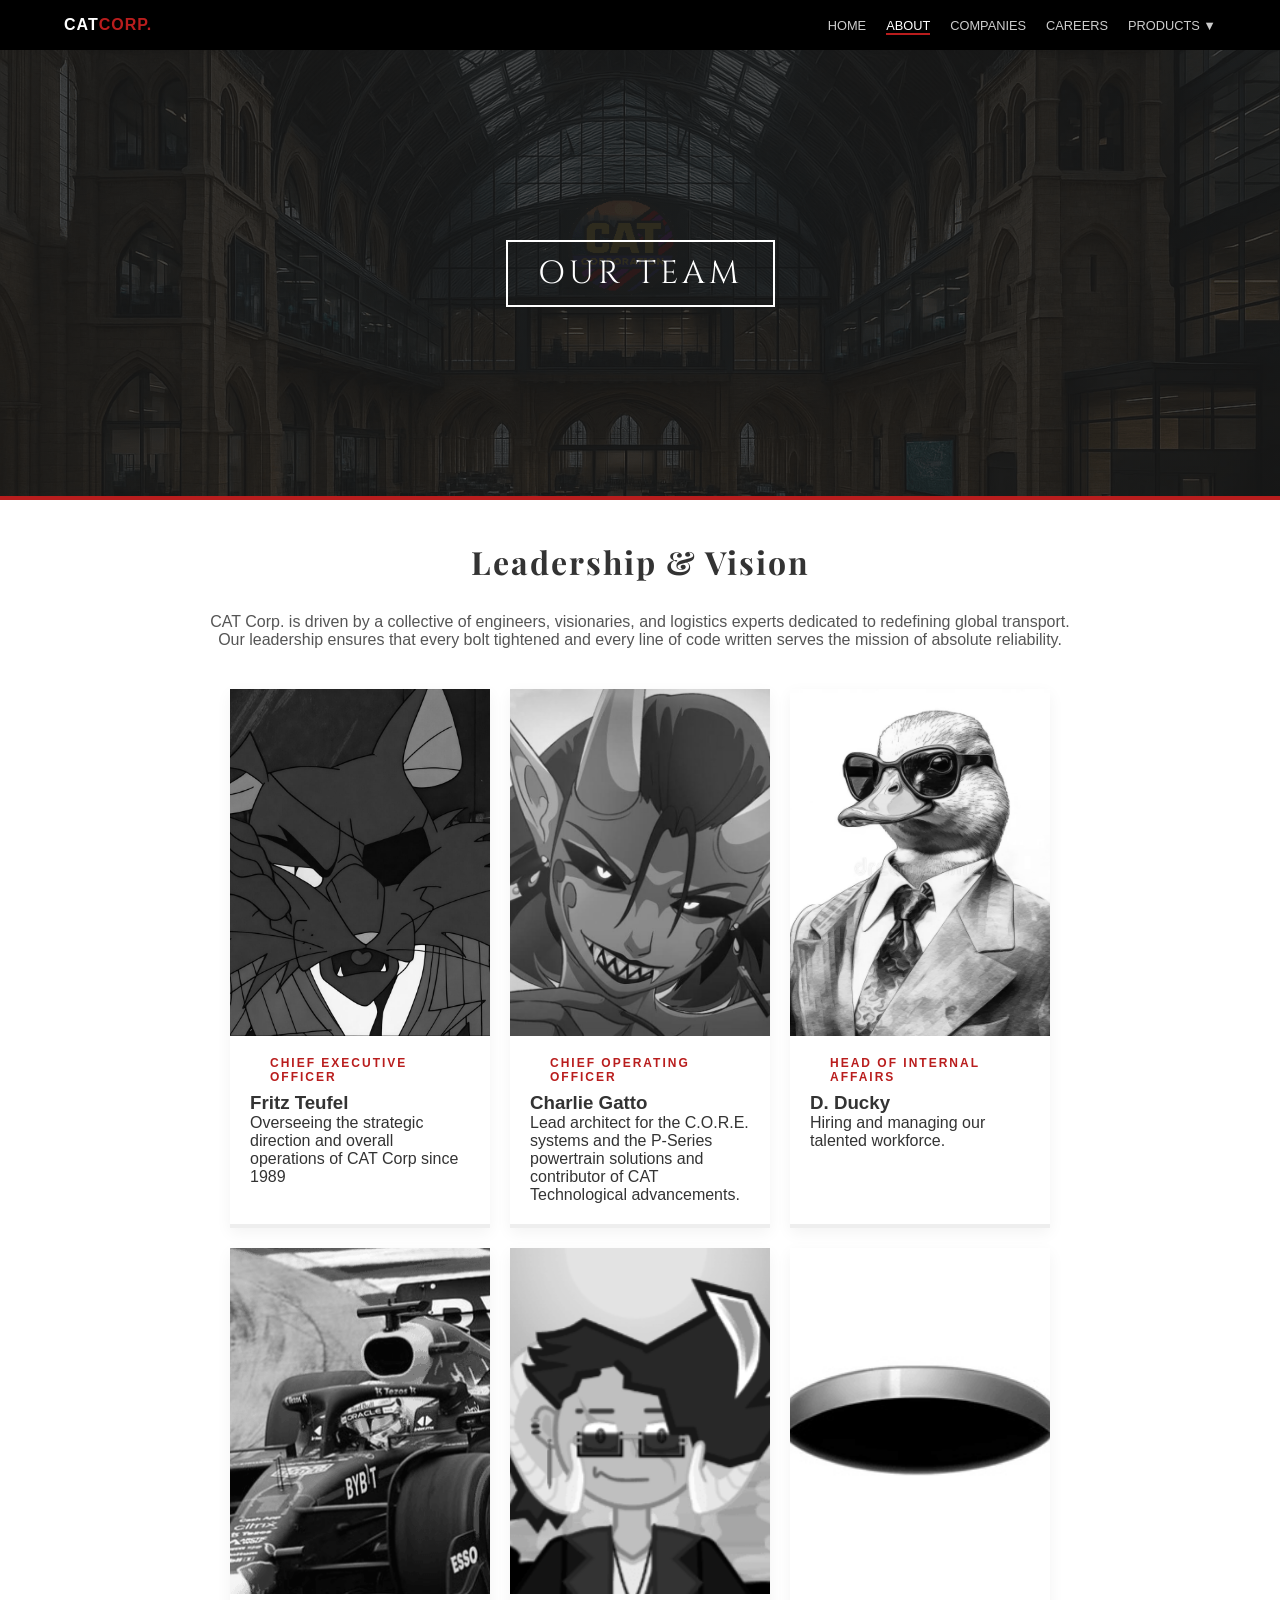
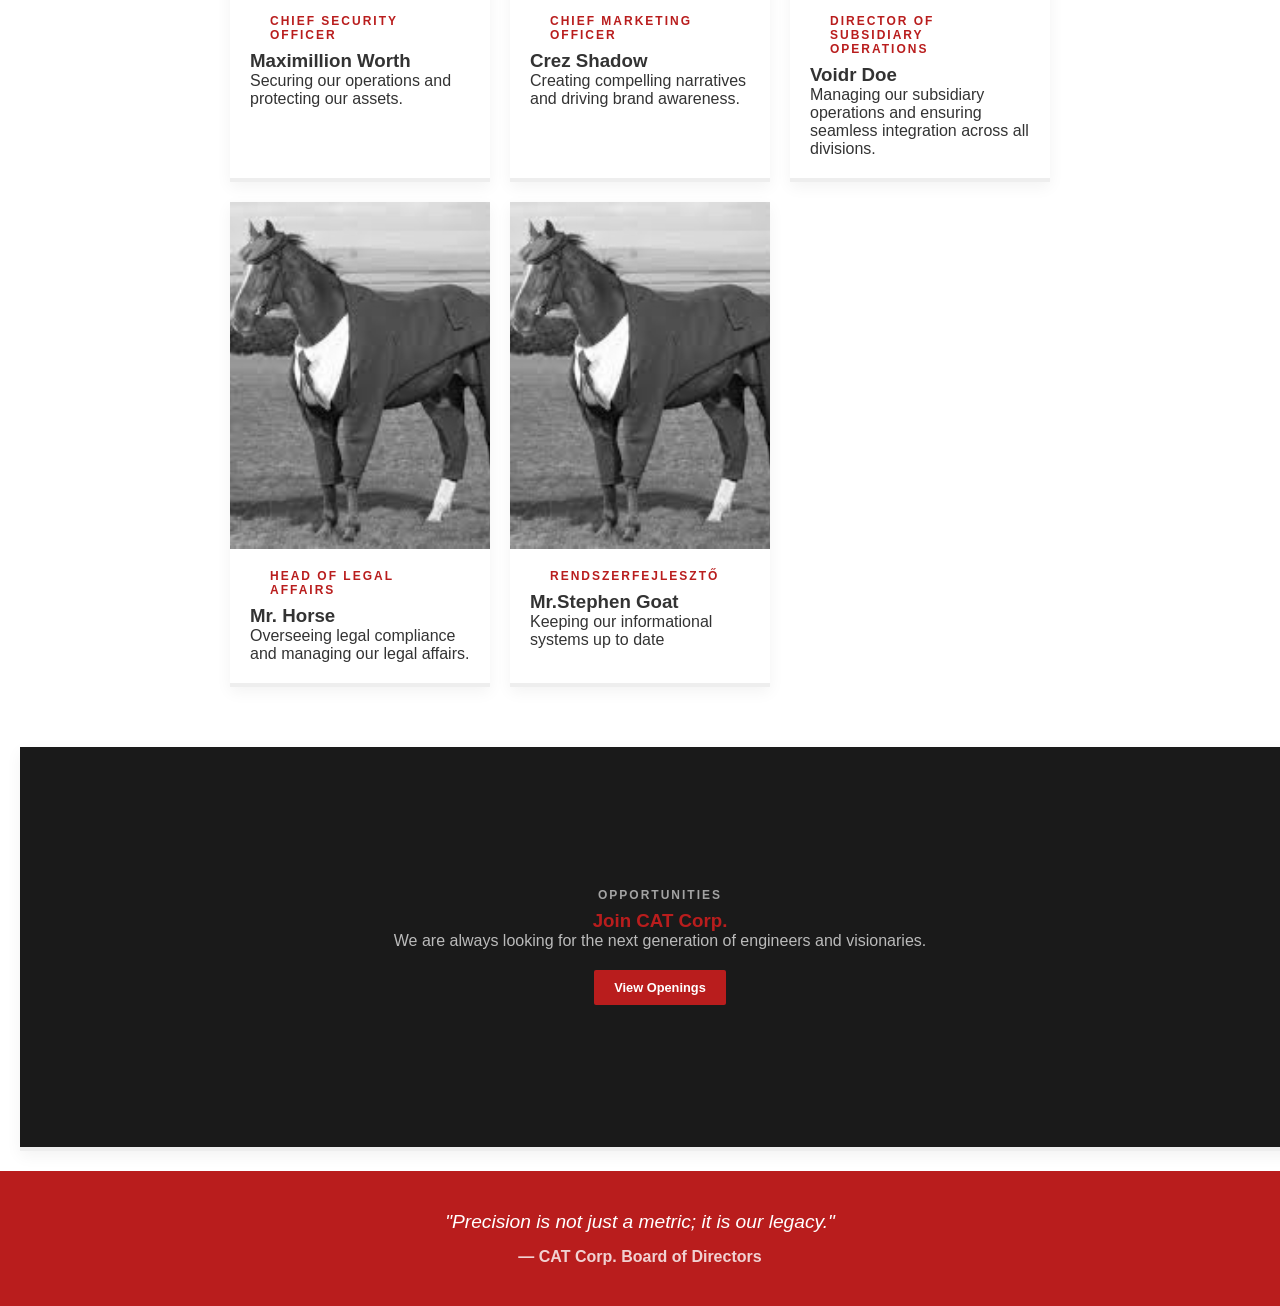
==== commit d9f77649: "Add profile card for Mr. Stephen Goat" ====
--- a/about.html
+++ b/about.html
@@ -115,17 +115,27 @@
                     <p>Overseeing legal compliance and managing our legal affairs.</p>
                 </div>
             </div>
-
+            <div class="profile-card">
+                <div class="profile-image">
+                    <img src="images/mh.jpg" alt="Logistics Name">
+                </div>
+                <div class="profile-info">
+                    <span class="profile-rank">Rendszerfejlesztő</span>
+                    <h3>Mr.Stephen Goat</h3>
+                    <p>Keeping our informational systems up to date</p>
+                </div>
             </div>
+        </div>
     </section>
-<div class="profile-card join-card">
-    <div class="profile-info" style="height: 100%; display: flex; flex-direction: column; justify-content: center; align-items: center; text-align: center; background: #1a1a1a; color: white; min-height: 400px;">
-        <span class="profile-rank" style="color: #fff; opacity: 0.6;">Opportunities</span>
-        <h3 style="color: var(--cat-red);">Join CAT Corp.</h3>
-        <p style="color: #bbb; margin-bottom: 20px;">We are always looking for the next generation of engineers and visionaries.</p>
-        <a href="careers.html" class="btn-sub">View Openings</a>
+    
+    <div class="profile-card join-card">
+        <div class="profile-info" style="height: 100%; display: flex; flex-direction: column; justify-content: center; align-items: center; text-align: center; background: #1a1a1a; color: white; min-height: 400px;">
+            <span class="profile-rank" style="color: #fff; opacity: 0.6;">Opportunities</span>
+            <h3 style="color: var(--cat-red);">Join CAT Corp.</h3>
+            <p style="color: #bbb; margin-bottom: 20px;">We are always looking for the next generation of engineers and visionaries.</p>
+            <a href="careers.html" class="btn-sub">View Openings</a>
+        </div>
     </div>
-</div>
 
     <footer class="quote-block">
         "Precision is not just a metric; it is our legacy."
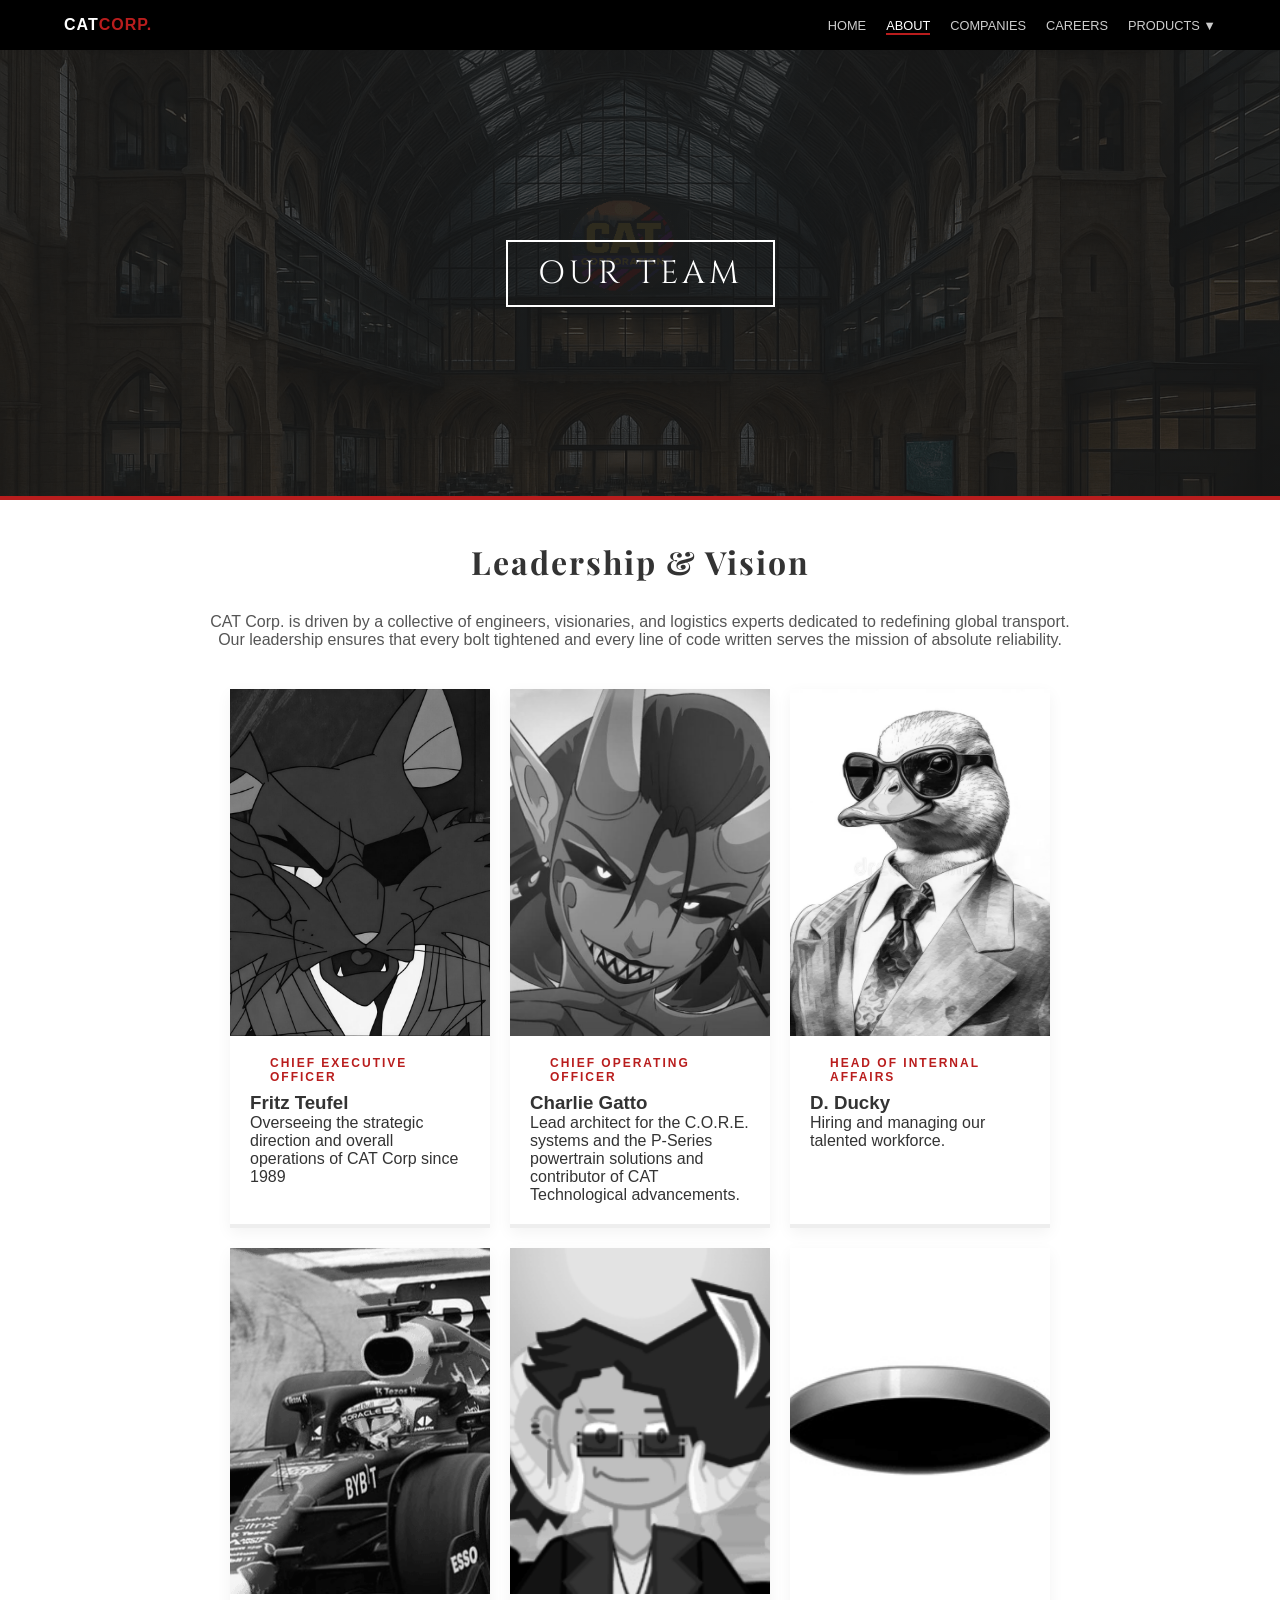
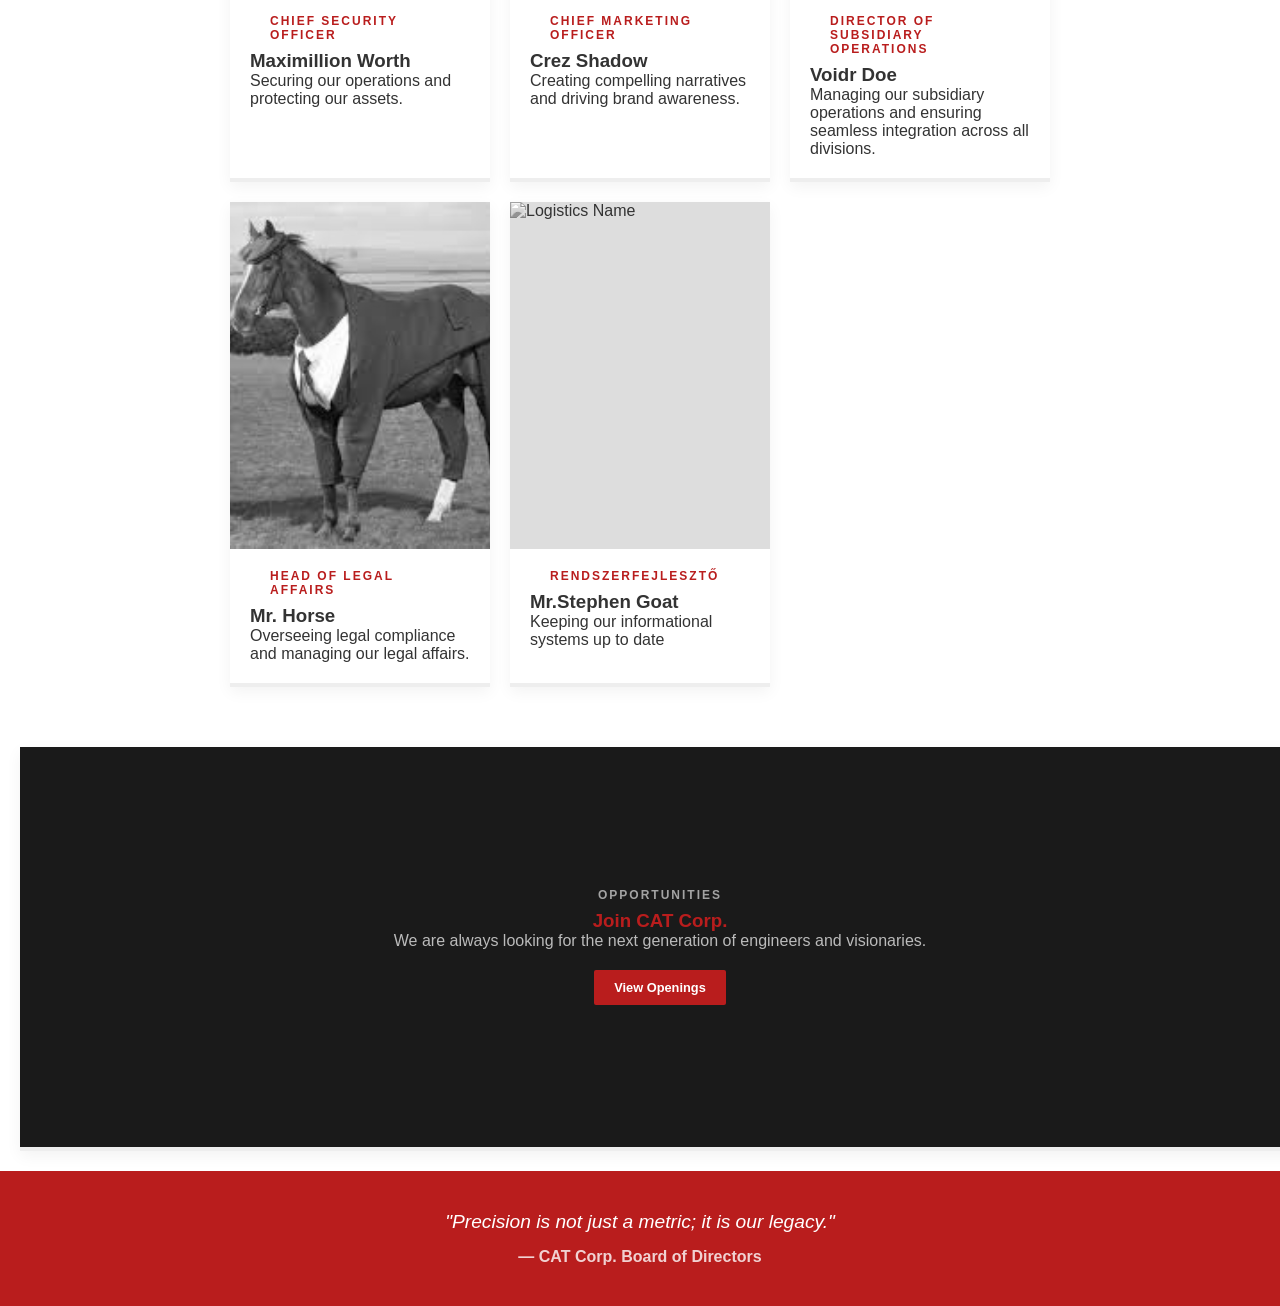
==== commit 74fd8603: "Update about.html" ====
--- a/about.html
+++ b/about.html
@@ -117,7 +117,7 @@
             </div>
             <div class="profile-card">
                 <div class="profile-image">
-                    <img src="images/mh.jpg" alt="Logistics Name">
+                    <img src="images/kf.jpg" alt="Logistics Name">
                 </div>
                 <div class="profile-info">
                     <span class="profile-rank">Rendszerfejlesztő</span>
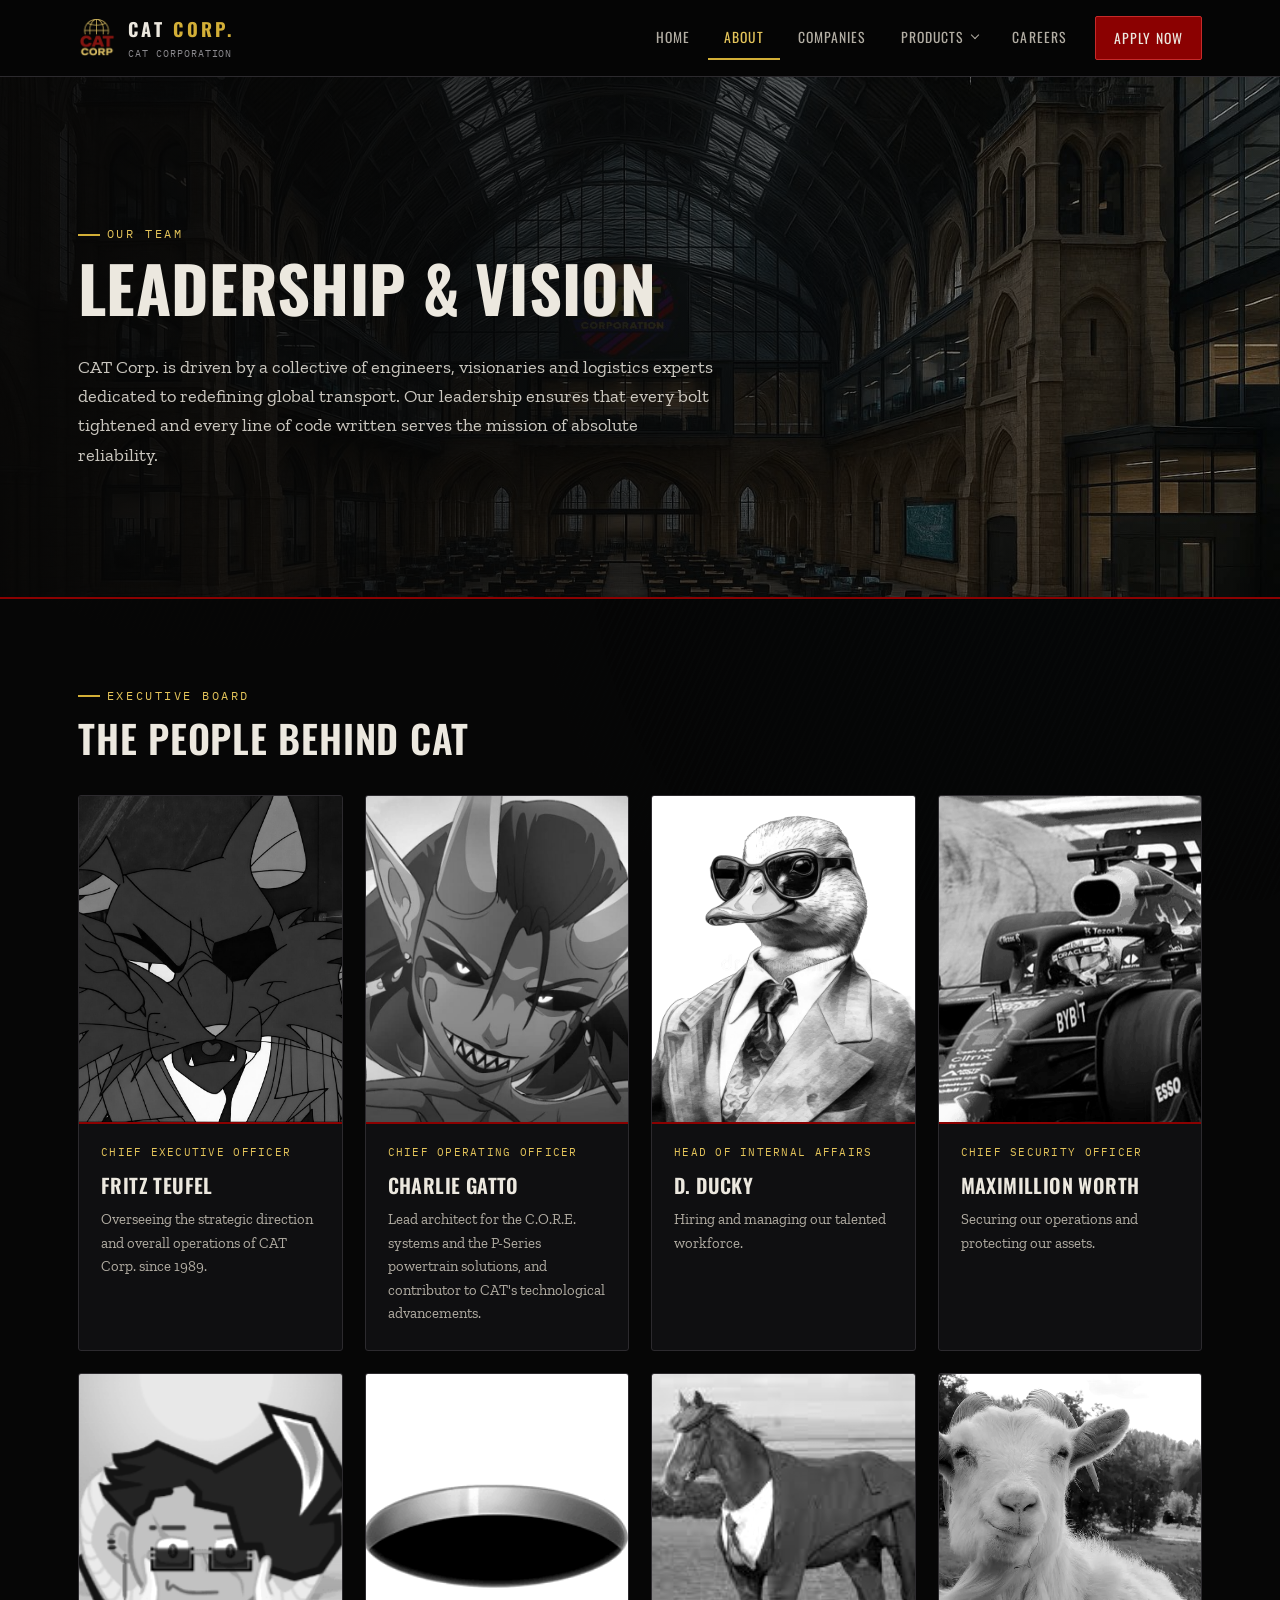
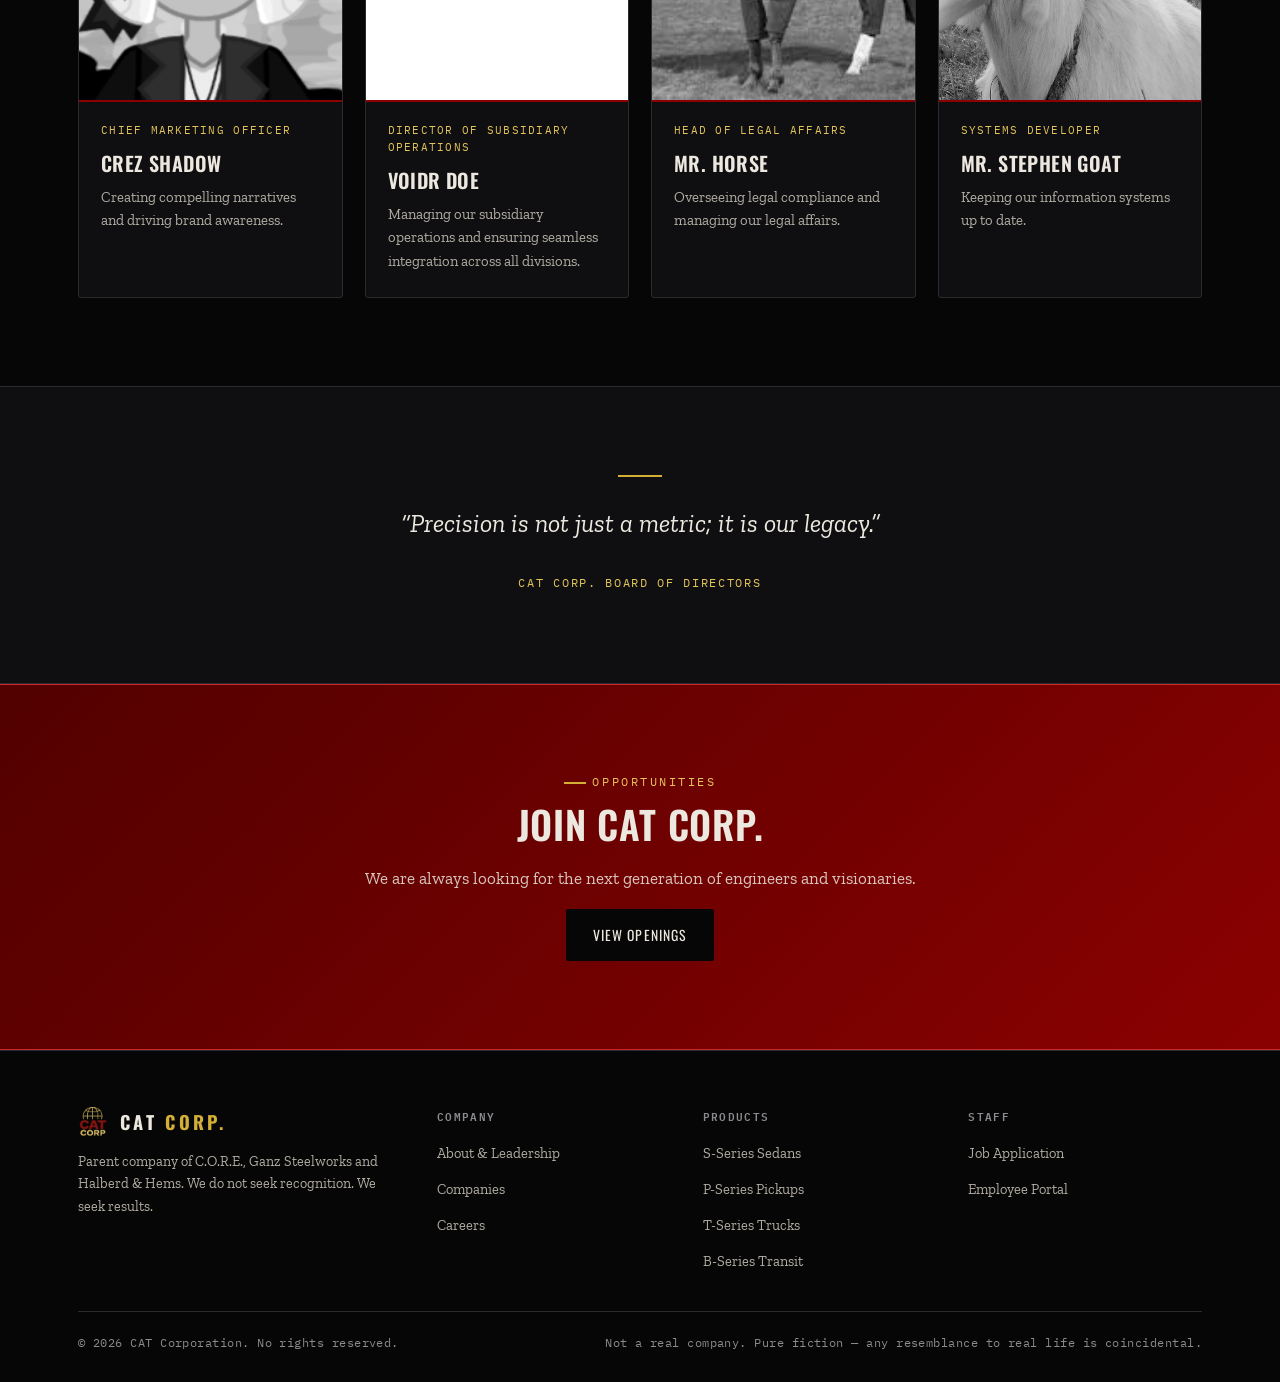
==== commit c311b664: "Restyle site after C.O.R.E. design with V1 colour scheme; fix bugs - New shared style.css (Oswald / " ====
--- a/about.html
+++ b/about.html
@@ -1,153 +1,191 @@
 <!DOCTYPE html>
 <html lang="en">
 <head>
-    <meta charset="UTF-8">
-    <meta name="viewport" content="width=device-width, initial-scale=1.0">
-    <title>About Us | CAT Corp</title>
-    <link rel="stylesheet" href="style.css">
-    <link rel="icon" type="image/x-icon" href="images/cat_global_v1.png">
-    <link href="https://fonts.googleapis.com/css2?family=Playfair+Display:wght@700;900&family=Open+Sans:wght@400;600&family=Cinzel:wght@400;700&display=swap" rel="stylesheet">
+<meta charset="UTF-8">
+<meta name="viewport" content="width=device-width, initial-scale=1.0">
+<title>About Us | CAT Corp</title>
+<meta name="description" content="Meet the leadership team of CAT Corporation.">
+<link rel="icon" type="image/png" href="images/favicon.png">
+<link rel="stylesheet" href="style.css">
 </head>
 <body>
 
-    <nav class="navbar">
-        <div class="logo">CAT<span>CORP.</span></div>
-        <div class="menu-toggle" onclick="toggleMenu()">
-            <span></span>
-            <span></span>
-            <span></span>
+<nav class="site-nav">
+  <div class="wrap">
+    <a href="index.html" class="brand">
+      <img src="images/cat-mark.png" alt="CAT Corp. globe mark">
+      <span>
+        <span class="brand-text">CAT <span>CORP.</span></span>
+        <span class="brand-sub">CAT Corporation</span>
+      </span>
+    </a>
+    <button class="nav-toggle" aria-label="Toggle menu" aria-expanded="false" aria-controls="nav-links"><span></span></button>
+    <div class="nav-links" id="nav-links">
+      <a href="index.html">Home</a>
+      <a href="about.html" class="active" aria-current="page">About</a>
+      <a href="companies.html">Companies</a>
+      <div class="nav-dropdown">
+        <button class="nav-drop-btn" aria-expanded="false" aria-haspopup="true">Products</button>
+        <div class="nav-drop-menu">
+          <a href="sedans.html">S-Series <em>Sedans</em></a>
+          <a href="pickups.html">P-Series <em>Pickups</em></a>
+          <a href="trucks.html">T-Series <em>Heavy Trucks</em></a>
+          <a href="buses.html">B-Series <em>Transit</em></a>
         </div>
-        <ul class="nav-menu" id="navMenu">
-            <li><a href="index.html">Home</a></li>
-            <li><a href="about.html" class="active">About</a></li>
-            <li><a href="companies.html">Companies</a></li>
-            <li><a href="careers.html">Careers</a></li>
-            <li class="dropdown">
-                <a href="#">Products ▼</a>
-                <ul class="dropdown-content">
-                    <li><a href="sedans.html">S-Series</a></li>
-                    <li><a href="pickups.html">P-Series</a></li>
-                    <li><a href="trucks.html">T-Series</a></li>
-                    <li><a href="buses.html">B-Series</a></li>
-                </ul>
-            </li>
+      </div>
+      <a href="careers.html">Careers</a>
+      <a href="apply.html" class="nav-cta">Apply Now</a>
+    </div>
+  </div>
+</nav>
+
+<header class="hero hero--image" style="--hero-img:url('images/cat-office.jpg')">
+  <div class="wrap">
+    <div class="hero-copy">
+      <div class="eyebrow">Our Team</div>
+      <h1>Leadership &amp; Vision</h1>
+      <p class="lede">CAT Corp. is driven by a collective of engineers, visionaries and logistics experts dedicated to redefining global transport. Our leadership ensures that every bolt tightened and every line of code written serves the mission of absolute reliability.</p>
+    </div>
+  </div>
+</header>
+
+<section class="section">
+  <div class="wrap">
+    <div class="section-head">
+      <div class="eyebrow">Executive Board</div>
+      <h2>The people behind CAT</h2>
+    </div>
+    <div class="grid grid-4">
+      <article class="profile-card">
+        <div class="profile-image"><img src="images/ft.jpg" alt="Portrait of Fritz Teufel" loading="lazy"></div>
+        <div class="profile-info">
+          <span class="profile-rank">Chief Executive Officer</span>
+          <h3>Fritz Teufel</h3>
+          <p>Overseeing the strategic direction and overall operations of CAT Corp. since 1989.</p>
+        </div>
+      </article>
+      <article class="profile-card">
+        <div class="profile-image"><img src="images/hg.jpg" alt="Portrait of Charlie Gatto" loading="lazy"></div>
+        <div class="profile-info">
+          <span class="profile-rank">Chief Operating Officer</span>
+          <h3>Charlie Gatto</h3>
+          <p>Lead architect for the C.O.R.E. systems and the P-Series powertrain solutions, and contributor to CAT's technological advancements.</p>
+        </div>
+      </article>
+      <article class="profile-card">
+        <div class="profile-image"><img src="images/dd.png" alt="Portrait of D. Ducky" loading="lazy"></div>
+        <div class="profile-info">
+          <span class="profile-rank">Head of Internal Affairs</span>
+          <h3>D. Ducky</h3>
+          <p>Hiring and managing our talented workforce.</p>
+        </div>
+      </article>
+      <article class="profile-card">
+        <div class="profile-image"><img src="images/mw.png" alt="Portrait of Maximillion Worth" loading="lazy"></div>
+        <div class="profile-info">
+          <span class="profile-rank">Chief Security Officer</span>
+          <h3>Maximillion Worth</h3>
+          <p>Securing our operations and protecting our assets.</p>
+        </div>
+      </article>
+      <article class="profile-card">
+        <div class="profile-image"><img src="images/cs.png" alt="Portrait of Crez Shadow" loading="lazy"></div>
+        <div class="profile-info">
+          <span class="profile-rank">Chief Marketing Officer</span>
+          <h3>Crez Shadow</h3>
+          <p>Creating compelling narratives and driving brand awareness.</p>
+        </div>
+      </article>
+      <article class="profile-card">
+        <div class="profile-image"><img src="images/iv.png" alt="Portrait of Voidr Doe" loading="lazy"></div>
+        <div class="profile-info">
+          <span class="profile-rank">Director of Subsidiary Operations</span>
+          <h3>Voidr Doe</h3>
+          <p>Managing our subsidiary operations and ensuring seamless integration across all divisions.</p>
+        </div>
+      </article>
+      <article class="profile-card">
+        <div class="profile-image"><img src="images/mh.jpg" alt="Portrait of Mr. Horse" loading="lazy"></div>
+        <div class="profile-info">
+          <span class="profile-rank">Head of Legal Affairs</span>
+          <h3>Mr. Horse</h3>
+          <p>Overseeing legal compliance and managing our legal affairs.</p>
+        </div>
+      </article>
+      <article class="profile-card">
+        <div class="profile-image"><img src="images/kf.png" alt="Portrait of Mr. Stephen Goat" loading="lazy"></div>
+        <div class="profile-info">
+          <span class="profile-rank">Systems Developer</span>
+          <h3>Mr. Stephen Goat</h3>
+          <p>Keeping our information systems up to date.</p>
+        </div>
+      </article>
+    </div>
+  </div>
+</section>
+
+<section class="section quote-band">
+  <div class="wrap">
+    <blockquote>
+      <p>&ldquo;Precision is not just a metric; it is our legacy.&rdquo;</p>
+      <cite>CAT Corp. Board of Directors</cite>
+    </blockquote>
+  </div>
+</section>
+
+<section class="cta-band section">
+  <div class="wrap center-col">
+    <div class="eyebrow">Opportunities</div>
+    <h2>Join CAT Corp.</h2>
+    <p>We are always looking for the next generation of engineers and visionaries.</p>
+    <div class="btn-row">
+      <a href="careers.html" class="btn">View Openings</a>
+    </div>
+  </div>
+</section>
+
+<footer class="site-footer">
+  <div class="wrap">
+    <div class="footer-grid">
+      <div class="footer-brand">
+        <div class="brand">
+          <img src="images/cat-mark.png" alt="">
+          <span class="brand-text">CAT <span>CORP.</span></span>
+        </div>
+        <p>Parent company of C.O.R.E., Ganz Steelworks and Halberd &amp; Hems. We do not seek recognition. We seek results.</p>
+      </div>
+      <div>
+        <h4>Company</h4>
+        <ul>
+          <li><a href="about.html">About &amp; Leadership</a></li>
+          <li><a href="companies.html">Companies</a></li>
+          <li><a href="careers.html">Careers</a></li>
         </ul>
-    </nav>
+      </div>
+      <div>
+        <h4>Products</h4>
+        <ul>
+          <li><a href="sedans.html">S-Series Sedans</a></li>
+          <li><a href="pickups.html">P-Series Pickups</a></li>
+          <li><a href="trucks.html">T-Series Trucks</a></li>
+          <li><a href="buses.html">B-Series Transit</a></li>
+        </ul>
+      </div>
+      <div>
+        <h4>Staff</h4>
+        <ul>
+          <li><a href="apply.html">Job Application</a></li>
+          <li><a href="login.html">Employee Portal</a></li>
+        </ul>
+      </div>
+    </div>
+    <div class="footer-bottom">
+      <span>&copy; <span data-year>2026</span> CAT Corporation. No rights reserved.</span>
+      <span>Not a real company. Pure fiction &mdash; any resemblance to real life is coincidental.</span>
+    </div>
+  </div>
+</footer>
 
-    <header class="page-header about-bg">
-        <div class="header-box">OUR TEAM</div>
-    </header>
-
-    <section class="welcome-text">
-        <h2 class="section-title">Leadership & Vision</h2>
-        <p class="lead-text">CAT Corp. is driven by a collective of engineers, visionaries, and logistics experts dedicated to redefining global transport. Our leadership ensures that every bolt tightened and every line of code written serves the mission of absolute reliability.</p>
-        
-        <div class="team-grid">
-            <div class="profile-card">
-                <div class="profile-image">
-                    <img src="images/ft.jpg" alt="Executive Name">
-                </div>
-                <div class="profile-info">
-                    <span class="profile-rank">Chief Executive Officer</span>
-                    <h3>Fritz Teufel</h3>
-                    <p>Overseeing the strategic direction and overall operations of CAT Corp since 1989</p>
-                </div>
-            </div>
-
-            <div class="profile-card">
-                <div class="profile-image">
-                    <img src="images/hg.jpg" alt="Engineer Name">
-                </div>
-                <div class="profile-info">
-                    <span class="profile-rank">Chief Operating Officer</span>
-                    <h3>Charlie Gatto</h3>
-                    <p>Lead architect for the C.O.R.E. systems and the P-Series powertrain solutions and contributor of CAT Technological advancements.</p>
-                </div>
-            </div>
-
-            <div class="profile-card">
-                <div class="profile-image">
-                    <img src="images/dd.png" alt="Logistics Name">
-                </div>
-                <div class="profile-info">
-                    <span class="profile-rank">Head of Internal Affairs</span>
-                    <h3>D. Ducky</h3>
-                    <p>Hiring and managing our talented workforce.</p>
-                </div>
-            </div>
-            <div class="profile-card">
-                <div class="profile-image">
-                    <img src="images/mw.png" alt="Logistics Name">
-                </div>
-                <div class="profile-info">
-                    <span class="profile-rank">Chief Security Officer</span>
-                    <h3>Maximillion Worth</h3>
-                    <p>Securing our operations and protecting our assets.</p>
-                </div>
-            </div>
-            <div class="profile-card">
-                <div class="profile-image">
-                    <img src="images/cs.png" alt="Logistics Name">
-                </div>
-                <div class="profile-info">
-                    <span class="profile-rank">Chief Marketing Officer</span>
-                    <h3>Crez Shadow</h3>
-                    <p>Creating compelling narratives and driving brand awareness.</p>
-                </div>
-            </div>
-            <div class="profile-card">
-                <div class="profile-image">
-                    <img src="images/iv.png" alt="Logistics Name">
-                </div>
-                <div class="profile-info">
-                    <span class="profile-rank">Director of Subsidiary Operations</span>
-                    <h3>Voidr Doe</h3>
-                    <p>Managing our subsidiary operations and ensuring seamless integration across all divisions.</p>
-                </div>
-            </div>
-            <div class="profile-card">
-                <div class="profile-image">
-                    <img src="images/mh.jpg" alt="Logistics Name">
-                </div>
-                <div class="profile-info">
-                    <span class="profile-rank">Head of Legal Affairs</span>
-                    <h3>Mr. Horse</h3>
-                    <p>Overseeing legal compliance and managing our legal affairs.</p>
-                </div>
-            </div>
-            <div class="profile-card">
-                <div class="profile-image">
-                    <img src="images/kf.jpg" alt="Logistics Name">
-                </div>
-                <div class="profile-info">
-                    <span class="profile-rank">Rendszerfejlesztő</span>
-                    <h3>Mr.Stephen Goat</h3>
-                    <p>Keeping our informational systems up to date</p>
-                </div>
-            </div>
-        </div>
-    </section>
-    
-    <div class="profile-card join-card">
-        <div class="profile-info" style="height: 100%; display: flex; flex-direction: column; justify-content: center; align-items: center; text-align: center; background: #1a1a1a; color: white; min-height: 400px;">
-            <span class="profile-rank" style="color: #fff; opacity: 0.6;">Opportunities</span>
-            <h3 style="color: var(--cat-red);">Join CAT Corp.</h3>
-            <p style="color: #bbb; margin-bottom: 20px;">We are always looking for the next generation of engineers and visionaries.</p>
-            <a href="careers.html" class="btn-sub">View Openings</a>
-        </div>
-    </div>
-
-    <footer class="quote-block">
-        "Precision is not just a metric; it is our legacy."
-        <span class="author">— CAT Corp. Board of Directors</span>
-    </footer>
-
-    <script>
-        function toggleMenu() {
-            const navMenu = document.getElementById("navMenu");
-            navMenu.classList.toggle("active");
-        }
-    </script>
-
+<script src="main.js"></script>
 </body>
 </html>
--- a/style.css
+++ b/style.css
@@ -1,903 +1,648 @@
-:root {
-    --cat-red: #b91d1d;
-    --cat-dark: #1a1a1a;
-    --text-color: #333;
-    --bg-light: #ffffff;
-}
-
-* { margin: 0; padding: 0; box-sizing: border-box; }
-body { font-family: 'Inter', sans-serif; background-color: var(--bg-light); color: var(--text-color); }
-
-/* Navigation */
-.navbar {
-    background: #000;
-    color: #fff;
-    display: flex;
-    justify-content: space-between;
-    padding: 1rem 5%;
-    align-items: center;
-    flex-wrap: wrap;
-}
-
-.logo { font-weight: bold; letter-spacing: 1px; }
-.logo span { color: var(--cat-red); }
-
-.nav-menu { 
-    display: flex; 
-    list-style: none; 
-    gap: 20px; 
-    flex-wrap: wrap;
-}
-
-.nav-menu a { 
-    color: #ccc; 
-    text-decoration: none; 
-    font-size: 0.8rem; 
-    text-transform: uppercase; 
-}
-
-.nav-menu a.active { 
-    color: white; 
-    border-bottom: 2px solid var(--cat-red); 
-}
-
-/* Mobile menu toggle */
-.menu-toggle {
-    display: none;
-    flex-direction: column;
-    cursor: pointer;
-}
-
-.menu-toggle span {
-    width: 25px;
-    height: 3px;
-    background: #fff;
-    margin: 3px 0;
-    transition: 0.3s;
-}
-
-/* Hero Banner */
-.hero-banner {
-    background: linear-gradient(to bottom, #7e3535, #e07a5f);
-    height: 150px;
-    display: flex;
-    justify-content: center;
-    align-items: center;
-    border-bottom: 4px solid var(--cat-red);
-}
-
-.hero-box {
-    border: 2px solid white;
-    padding: 10px 20px;
-    color: white;
-    font-family: 'Cinzel', serif;
-    font-size: 1.5rem;
-    letter-spacing: 3px;
-    text-align: center;
-}
-
-/* Legacy Section */
-.legacy-section { 
-    text-align: center; 
-    padding: 40px 0; 
-}
-
-.poster { 
-    max-width: 90%; 
-    height: auto;
-    box-shadow: 0 10px 30px rgba(0,0,0,0.2); 
-    border: 8px solid white; 
-}
-
-/* Welcome Section */
-.welcome-text { 
-    max-width: 900px; 
-    margin: 0 auto; 
-    padding: 40px 20px; 
-    text-align: center; 
-}
-
-.bio-flex { 
-    display: flex; 
-    align-items: center; 
-    gap: 40px; 
-    text-align: left; 
-    margin-top: 30px; 
-    flex-wrap: wrap;
-}
-
-.side-logo { 
-    width: 120px; 
-    height: 120px; 
-}
-
-.motto { 
-    font-weight: bold; 
-    color: var(--cat-red); 
-    margin-top: 15px; 
-    text-transform: uppercase; 
-}
-
-.disclaimer { 
-    font-size: 0.7rem; 
-    color: #999; 
-    margin-top: 40px; 
-}
-
-/* Quote Block */
-.quote-block {
-    background: var(--cat-red);
-    color: white;
-    padding: 40px 5%;
-    text-align: center;
-    font-size: 1.2rem;
-    font-style: italic;
-}
-
-.author { 
-    display: block; 
-    margin-top: 15px; 
-    font-weight: bold; 
-    font-style: normal; 
-    font-size: 1rem; 
-    opacity: 0.8; 
-}
-
-.video-grid {
-    display: grid;
-    grid-template-columns: repeat(auto-fit, minmax(300px, 1fr));
-    gap: 20px;
-    padding: 40px 5%;
-    background: #000;
-}
-
-.video-container {
-    display: flex;
-    flex-direction: column;
-    align-items: center;
-}
-
-.cat-player {
-    width: 100%;
-    border-radius: 4px;
-    border: 1px solid rgba(255, 255, 255, 0.1);
-    box-shadow: 0 20px 40px rgba(0, 0, 0, 0.5);
-    transition: transform 0.3s ease;
-}
-
-.cat-player:hover {
-    transform: scale(1.02);
-    border-color: #b91d1d;
-}
-
-.vid-caption {
-    margin-top: 15px;
-    color: #fff;
-    font-size: 0.85rem;
-    letter-spacing: 2px;
-    text-transform: uppercase;
-    font-weight: 700;
-}
-
-/* Page Header */
-.page-header {
-    background: #4a1c1c;
-    height: 150px;
-    display: flex;
-    justify-content: center;
-    align-items: center;
-    border-bottom: 4px solid var(--cat-red);
-}
-
-.header-box {
-    border: 2px solid white;
-    padding: 10px 30px;
-    color: white;
-    font-family: 'Cinzel', serif;
-    font-size: 2rem;
-    letter-spacing: 4px;
-    text-align: center;
-}
-
-/* Subsidiary Grid */
-.subsidiary-container {
-    max-width: 1200px;
-    margin: 0 auto;
-    padding: 40px 20px;
-    text-align: center;
-}
-
-.intro-text {
-    font-size: 1rem;
-    color: #666;
-    margin-bottom: 40px;
-}
-
-.company-grid {
-    display: grid;
-    grid-template-columns: repeat(auto-fit, minmax(250px, 1fr));
-    gap: 30px;
-}
-
-.company-card {
-    background: #fff;
-    padding: 30px 20px;
-    transition: all 0.3s ease;
-    border-bottom: 2px solid transparent;
-}
-
-.company-card:hover {
-    transform: translateY(-5px);
-    border-bottom: 2px solid var(--cat-red);
-}
-
-.logo-wrapper {
-    height: 150px;
-    display: flex;
-    justify-content: center;
-    align-items: center;
-    margin-bottom: 20px;
-}
-
-.logo-wrapper img {
-    max-width: 80%;
-    max-height: 100%;
-    filter: grayscale(100%);
-    transition: 0.3s;
-}
-
-.company-card:hover .logo-wrapper img {
-    filter: grayscale(0%);
-}
-
-.company-card h3 {
-    font-family: 'Inter', sans-serif;
-    color: var(--cat-red);
-    margin-bottom: 15px;
-    letter-spacing: 1px;
-}
-
-.company-card p {
-    font-size: 0.9rem;
-    line-height: 1.5;
-    color: #444;
-    margin-bottom: 20px;
-}
-
-/* Buttons and Tags */
-.btn-sub {
-    display: inline-block;
-    background: var(--cat-red);
-    color: white;
-    text-decoration: none;
-    padding: 10px 20px;
-    font-size: 0.8rem;
-    font-weight: bold;
-    border-radius: 2px;
-}
-
-.status-tag {
-    display: inline-block;
-    font-size: 0.75rem;
-    font-weight: 800;
-    letter-spacing: 2px;
-    color: #999;
-    border-top: 1px solid #eee;
-    padding-top: 10px;
-}
-
-.disbanded {
-    opacity: 0.6;
-}
-
-/* Dropdown Logic */
-.dropdown { 
-    position: relative; 
-}
-
-.dropdown-content {
-    display: none;
-    position: absolute;
-    background-color: #1a1a1a;
-    min-width: 200px;
-    box-shadow: 0px 8px 16px rgba(0,0,0,0.5);
-    z-index: 1;
-    list-style: none;
-    padding: 10px 0;
-}
-
-.dropdown-content li a {
-    padding: 12px 16px;
-    display: block;
-    text-transform: none;
-}
-
-.dropdown:hover .dropdown-content { 
-    display: block; 
-}
-
-/* Product Hero Sections */
-.product-hero {
-    height: 50vh;
-    background: linear-gradient(rgba(0,0,0,0.6), rgba(0,0,0,0.6)), url('images/sedan-hero.jpg');
-    background-size: cover;
-    background-position: center;
-    display: flex;
-    align-items: center;
-    justify-content: center;
-    color: white;
-    text-align: center;
-}
-
-.product-hero h1 { 
-    font-family: 'Playfair Display', serif; 
-    font-size: 2.5rem; 
-    letter-spacing: 5px; 
-}
-
-.product-description { 
-    padding: 50px 5%; 
-    text-align: center; 
-    line-height: 1.8; 
-}
-
-.lead-text { 
-    font-size: 1rem; 
-    color: #555; 
-    margin-bottom: 30px; 
-}
-
-.specs-grid {
-    display: grid;
-    grid-template-columns: repeat(auto-fit, minmax(200px, 1fr));
-    gap: 20px;
-    margin-top: 30px;
-}
-
-.spec-item {
-    border-top: 2px solid var(--cat-red);
-    padding-top: 20px;
-}
-
-.spec-item h3 { 
-    font-family: 'Playfair Display', serif; 
-    margin-bottom: 10px; 
-}
-
-/* Car Showcase Styling */
-.sedan-showcase {
-    background-color: #f9f9f9;
-    padding: 50px 5%;
-    text-align: center;
-}
-
-.section-title {
-    font-family: 'Playfair Display', serif;
-    font-size: 2rem;
-    margin-bottom: 30px;
-    letter-spacing: 2px;
-}
-
-.car-grid {
-    display: grid;
-    grid-template-columns: repeat(auto-fit, minmax(250px, 1fr));
-    gap: 20px;
-}
-
-.car-card {
-    background: #fff;
-    border-radius: 4px;
-    overflow: hidden;
-    box-shadow: 0 10px 30px rgba(0,0,0,0.05);
-    transition: transform 0.4s ease, box-shadow 0.4s ease;
-}
-
-.car-card:hover {
-    transform: translateY(-10px);
-    box-shadow: 0 20px 50px rgba(0,0,0,0.15);
-}
-
-.car-image {
-    background: radial-gradient(circle, #e0e0e0 0%, #ffffff 70%);
-    padding: 30px 20px;
-    display: flex;
-    justify-content: center;
-    align-items: center;
-    height: 200px;
-}
-
-.car-image img {
-    max-width: 100%;
-    height: auto;
-    transition: transform 0.5s ease;
-}
-
-.car-card:hover .car-image img {
-    transform: scale(1.1);
-}
-
-.car-info {
-    padding: 20px;
-    border-top: 1px solid #eee;
-}
-
-.model-code {
-    display: block;
-    color: var(--cat-red);
-    font-weight: 800;
-    font-size: 0.8rem;
-    letter-spacing: 3px;
-    margin-bottom: 10px;
-}
-
-.car-info h3 {
-    font-family: 'Playfair Display', serif;
-    font-size: 1.3rem;
-    margin-bottom: 10px;
-}
-
-.car-info p {
-    font-size: 0.9rem;
-    color: #666;
-    line-height: 1.4;
-}
-
-.sedan-banner-bg {
-    height: 50vh;
-    background-image: linear-gradient(rgba(0, 0, 0, 0.5), rgba(0, 0, 0, 0.5)), 
-                      url('images/sedan-hero.png');
-    background-size: cover;
-    background-position: center;
-    background-repeat: no-repeat;
-    display: flex;
-    flex-direction: column;
-    justify-content: center;
-    align-items: center;
-    color: white;
-    text-align: center;
-}
-
-.sedan-banner-bg h1 {
-    font-family: 'Playfair Display', serif;
-    font-size: 2.5rem;
-    letter-spacing: 5px;
-    margin: 0;
-    text-transform: uppercase;
-}
-
-.sedan-banner-bg p {
-    font-size: 1rem;
-    letter-spacing: 2px;
-    text-transform: uppercase;
-    opacity: 0.8;
-}
-
-/* Pickup Hero Specifics */
-.pickup-banner-bg {
-    height: 50vh;
-    background-image: linear-gradient(rgba(0, 0, 0, 0.6), rgba(0, 0, 0, 0.4)), 
-                      url('images/pickup-hero.png');
-    background-size: cover;
-    background-position: center;
-    display: flex;
-    justify-content: center;
-    align-items: center;
-    color: white;
-    text-align: center;
-}
-
-.pickup-banner-bg h1 {
-    font-family: 'Playfair Display', serif;
-    font-size: clamp(2rem, 8vw, 3rem);
-    letter-spacing: 8px;
-    margin: 10px 0;
-}
-
-.series-badge {
-    color: #b91d1d;
-    font-weight: 800;
-    letter-spacing: 4px;
-    font-size: 0.9rem;
-}
-
-/* Pickup Grid Padding */
-.pickup-showcase {
-    padding: 50px 5%;
-    background-color: #fff;
-}
-
-.pickup-showcase .car-image {
-    background: radial-gradient(circle, #ececec 0%, #ffffff 70%);
-    padding: 20px;
-}
-
-/* Truck Hero Section */
-.truck-banner-bg {
-    height: 50vh;
-    background-image: linear-gradient(rgba(0, 0, 0, 0.7), rgba(0, 0, 0, 0.3)), 
-                      url('images/truck-hero.png');
-    background-size: cover;
-    background-position: center;
-    display: flex;
-    justify-content: center;
-    align-items: center;
-    color: white;
-}
-
-.truck-banner-bg h1 {
-    font-family: 'Playfair Display', serif;
-    font-size: clamp(2rem, 8vw, 4rem);
-    font-weight: 900;
-    letter-spacing: 8px;
-    text-transform: uppercase;
-}
-
-/* Specific Grid Styling for Trucks */
-.truck-showcase {
-    padding: 50px 5%;
-    background-color: #f9f9f9;
-}
-
-.truck-showcase .car-card {
-    transition: transform 0.4s ease;
-    border: 1px solid #eee;
-}
-
-.truck-showcase .car-card:hover {
-    transform: translateY(-10px);
-    box-shadow: 0 20px 40px rgba(0,0,0,0.1);
-}
-
-/* Model Code Badge */
-.model-code {
-    background: #b91d1d;
-    color: white;
-    padding: 2px 10px;
-    font-size: 0.75rem;
-    font-weight: bold;
-    border-radius: 2px;
-    display: inline-block;
-    margin-bottom: 10px;
-}
-
-/* Bus Hero Section (B-Series) */
-.bus-banner-bg {
-    height: 50vh; 
-    background-image: linear-gradient(rgba(0, 0, 0, 0.7), rgba(0, 0, 0, 0.4)), 
-                      url('images/bus-hero.png');
-    background-size: cover;
-    background-position: center;
-    display: flex;
-    justify-content: center;
-    align-items: center;
-    color: white;
-    text-align: center;
-}
-
-.bus-banner-bg h1 {
-    font-family: 'Playfair Display', serif;
-    font-size: clamp(2rem, 8vw, 3.5rem);
-    font-weight: 900;
-    letter-spacing: 8px;
-    text-transform: uppercase;
-    margin: 0;
-}
-
-/* Bus Grid Padding & Sectioning */
-.bus-showcase {
-    padding: 50px 5%;
-    background-color: #f4f4f4;
-}
-
-/* About Page Specifics */
-.about-bg {
-    background: linear-gradient(rgba(26, 26, 26, 0.8), rgba(26, 26, 26, 0.8)), 
-                url('images/CAT_OFFICE.png');
-    background-size: cover;
-    background-position: center;
-    height: 50vh;
-    display: flex;
-    justify-content: center;
-    align-items: center;
-}
-
-/* Team Grid System */
-.team-grid {
-    display: grid;
-    grid-template-columns: repeat(auto-fit, minmax(250px, 1fr)); 
-    gap: 20px;
-    margin-top: 40px;
-    padding: 0 20px;
-}
-
-/* Individual Profile Card */
-.profile-card {
-    background: #fff;
-    width: 100%;
-    border-bottom: 4px solid #eee;
-    transition: all 0.3s ease;
-    text-align: left;
-    box-shadow: 0 5px 15px rgba(0,0,0,0.05);
-}
-
-.profile-card:hover {
-    transform: translateY(-10px);
-    border-bottom: 4px solid var(--cat-red);
-    box-shadow: 0 15px 35px rgba(0,0,0,0.1);
-}
-
-.profile-image {
-    width: 100%;
-    aspect-ratio: 3 / 4;
-    background-color: #ddd;
-    overflow: hidden;
-}
-
-.profile-image img {
-    width: 100%;
-    height: 100%;
-    object-fit: cover;
-    filter: grayscale(100%);
-    transition: 0.5s;
-}
-
-.profile-card:hover .profile-image img {
-    filter: grayscale(0%);
-}
-
-.profile-rank {
-    display: block;
-    color: var(--cat-red);
-    font-size: 0.75rem;
-    font-weight: 800;
-    text-transform: uppercase;
-    letter-spacing: 2px;
-    margin-bottom: 8px;
-    padding: 0 20px;
-}
-
-.profile-info {
-    padding: 20px;
-}
-
-.join-card {
-    margin: 20px;
-}
-
-/* Career Page */
-.welcome-text .company-grid {
-    display: grid;
-    grid-template-columns: repeat(auto-fit, minmax(250px, 1fr));
-    gap: 30px;
-    margin-top: 30px;
-}
-
-.welcome-text .company-card {
-    background: #fff;
-    padding: 30px 20px;
-    transition: all 0.3s ease;
-    border-bottom: 2px solid transparent;
-    text-align: center;
-}
-
-/* Form Container */
-.form-container { 
-    max-width: 90%; 
-    margin: 30px auto; 
-    background: white; 
-    padding: 30px; 
-    border-top: 8px solid #b91d1d; 
-}
-
-.form-group { 
-    margin-bottom: 20px; 
-}
-
-.row-flex { 
-    display: flex; 
-    gap: 20px; 
-    flex-wrap: wrap;
-}
-
-.row-flex .form-group { 
-    flex: 1; 
-    min-width: 250px;
-}
-
-label { 
-    display: block; 
-    font-weight: 600; 
-    font-size: 0.8rem; 
-    margin-bottom: 8px; 
-    text-transform: uppercase; 
-    color: #555; 
-}
-
-input, select, textarea { 
-    width: 100%; 
-    padding: 12px; 
-    border: 1px solid #ddd; 
-    font-family: 'Open Sans', sans-serif; 
-}
-
-.id-display { 
-    font-weight: bold; 
-    color: #b91d1d; 
-    font-family: monospace; 
-}
-
-/* Responsive Adjustments */
-@media (max-width: 768px) {
-    .navbar {
-        padding: 1rem 5%;
-    }
-    
-    .nav-menu {
-        display: none;
-        width: 100%;
-        flex-direction: column;
-        gap: 10px;
-        margin-top: 20px;
-    }
-    
-    .nav-menu.active {
-        display: flex;
-    }
-    
-    .menu-toggle {
-        display: flex;
-    }
-    
-    .hero-box {
-        font-size: 1.2rem;
-        padding: 10px 15px;
-    }
-    
-    .bio-flex {
-        flex-direction: column;
-        text-align: center;
-    }
-    
-    .side-logo {
-        width: 80px;
-        height: 80px;
-        margin: 0 auto;
-    }
-    
-    .quote-block {
-        font-size: 1rem;
-        padding: 30px 5%;
-    }
-    
-    .page-header {
-        height: 120px;
-    }
-    
-    .header-box {
-        font-size: 1.5rem;
-        padding: 10px 20px;
-    }
-    
-    .product-hero h1 {
-        font-size: 2rem;
-    }
-    
-    .product-description {
-        padding: 30px 5%;
-    }
-    
-    .lead-text {
-        font-size: 0.9rem;
-    }
-    
-    .specs-grid {
-        grid-template-columns: 1fr;
-    }
-    
-    .car-grid {
-        grid-template-columns: repeat(auto-fit, minmax(200px, 1fr));
-    }
-    
-    .car-image {
-        height: 150px;
-        padding: 20px 10px;
-    }
-    
-    .profile-card .profile-info {
-        padding: 15px;
-    }
-    
-    .profile-rank {
-        font-size: 0.7rem;
-    }
-    
-    .team-grid {
-        grid-template-columns: repeat(auto-fit, minmax(200px, 1fr));
-        gap: 15px;
-    }
-    
-    .row-flex {
-        flex-direction: column;
-        gap: 10px;
-    }
-    
-    .row-flex .form-group {
-        min-width: 100%;
-    }
-    
-    .form-container {
-        padding: 20px 15px;
-    }
-    
-    .video-grid {
-        grid-template-columns: 1fr;
-        padding: 30px 5%;
-        gap: 30px;
-    }
-    
-    .company-grid {
-        grid-template-columns: 1fr;
-        gap: 20px;
-    }
-    
-    .welcome-text .company-grid {
-        grid-template-columns: 1fr;
-    }
-}
-
-@media (max-width: 480px) {
-    .navbar {
-        padding: 1rem 5%;
-    }
-    
-    .hero-box {
-        font-size: 1rem;
-        padding: 8px 12px;
-        letter-spacing: 1px;
-    }
-    
-    .page-header {
-        height: 100px;
-    }
-    
-    .header-box {
-        font-size: 1.2rem;
-        padding: 8px 15px;
-    }
-    
-    .product-hero h1 {
-        font-size: 1.5rem;
-    }
-    
-    .sedan-banner-bg h1 {
-        font-size: 1.8rem;
-    }
-    
-    .pickup-banner-bg h1 {
-        font-size: 1.8rem;
-    }
-    
-    .truck-banner-bg h1 {
-        font-size: 1.5rem;
-    }
-    
-    .bus-banner-bg h1 {
-        font-size: 1.8rem;
-    }
-    
-    .car-grid {
-        grid-template-columns: 1fr;
-    }
-    
-    .profile-card {
-        margin-bottom: 15px;
-    }
-    
-    .team-grid {
-        grid-template-columns: 1fr;
-    }
-    
-    .specs-grid {
-        grid-template-columns: 1fr;
-    }
-}
+/* =========================================================
+   CAT Corporation
+   Layout & type system after the C.O.R.E. site (corerail.dpdns.org):
+   industrial display caps, slab body, mono instrumentation labels,
+   hairline rules. Colour scheme from V1.png:
+     #060606 black · #8B0101 oxblood · #D3AF37 gold · #0B7189 teal
+   ========================================================= */
+
+@import url('https://fonts.googleapis.com/css2?family=Oswald:wght@400;500;600;700&family=Zilla+Slab:ital,wght@0,400;0,500;0,600;0,700;1,400&family=IBM+Plex+Mono:wght@400;500;600&display=swap');
+
+:root{
+  /* V1 palette */
+  --black:      #060606;
+  --red:        #8b0101;
+  --gold:       #d3af37;
+  --teal:       #0b7189;
+
+  /* derived tones */
+  --slate:      #0f0f11;
+  --slate-2:    #18171a;
+  --hairline:   #2c2a2e;
+  --red-dim:    #520000;
+  --red-hi:     #c62a2a;   /* red legible as text/icons on black */
+  --gold-hi:    #e4c45a;
+  --teal-hi:    #3aa6c0;   /* teal legible as text on black */
+  --paper:      #ece8df;
+  --paper-dim:  #b3aea4;
+  --steel:      #8b8a8e;
+
+  --f-display: 'Oswald', 'Arial Narrow', sans-serif;
+  --f-body:    'Zilla Slab', Georgia, serif;
+  --f-mono:    'IBM Plex Mono', 'Courier New', monospace;
+
+  --container: 1180px;
+  --nav-h: 76px;
+}
+
+*,*::before,*::after{ box-sizing:border-box; }
+html{ scroll-behavior:smooth; }
+body{
+  margin:0;
+  background:var(--black);
+  color:var(--paper);
+  font-family:var(--f-body);
+  font-size:17px;
+  line-height:1.6;
+  -webkit-font-smoothing:antialiased;
+}
+
+/* faint texture behind everything */
+body::before{
+  content:"";
+  position:fixed; inset:0;
+  pointer-events:none;
+  z-index:0;
+  opacity:.5;
+  background-image:
+    radial-gradient(circle at 20% 20%, rgba(211,175,55,.03), transparent 40%),
+    radial-gradient(circle at 80% 60%, rgba(11,113,137,.035), transparent 45%),
+    repeating-linear-gradient(115deg, rgba(255,255,255,.012) 0 2px, transparent 2px 6px);
+}
+body > *{ position:relative; z-index:1; }
+
+img, video{ max-width:100%; display:block; }
+a{ color:inherit; text-decoration:none; }
+h1,h2,h3,h4{
+  font-family:var(--f-display);
+  font-weight:600;
+  text-transform:uppercase;
+  letter-spacing:.02em;
+  margin:0 0 .5em;
+  color:var(--paper);
+}
+h1{ font-size:clamp(2.4rem, 5vw, 4.4rem); line-height:1.02; font-weight:700; letter-spacing:.005em; }
+h2{ font-size:clamp(1.7rem, 3vw, 2.5rem); line-height:1.1; }
+h3{ font-size:1.25rem; }
+p{ margin:0 0 1em; color:var(--paper-dim); }
+strong{ color:var(--paper); }
+em{ color:var(--paper); }
+
+.eyebrow{
+  font-family:var(--f-mono);
+  font-size:.72rem;
+  letter-spacing:.22em;
+  text-transform:uppercase;
+  color:var(--gold-hi);
+  display:flex;
+  align-items:center;
+  gap:.6em;
+  margin-bottom:1em;
+}
+.eyebrow::before{
+  content:"";
+  width:22px; height:2px;
+  background:var(--gold);
+  display:inline-block;
+  flex-shrink:0;
+}
+
+.wrap{ max-width:var(--container); margin:0 auto; padding:0 28px; position:relative; z-index:1; }
+.section{ padding:88px 0; }
+.section--tight{ padding:56px 0; }
+.section-alt{ background:var(--slate); border-top:1px solid var(--hairline); border-bottom:1px solid var(--hairline); }
+.section-head{ max-width:640px; margin-bottom:36px; }
+
+a:focus-visible, button:focus-visible, input:focus-visible, textarea:focus-visible, select:focus-visible, video:focus-visible{
+  outline:2px solid var(--gold-hi);
+  outline-offset:3px;
+}
+
+@media (prefers-reduced-motion: reduce){
+  *{ animation-duration:.001ms !important; animation-iteration-count:1 !important; transition-duration:.001ms !important; scroll-behavior:auto !important; }
+}
+
+/* ---------------- NAV ---------------- */
+.site-nav{
+  position:sticky; top:0; z-index:40;
+  background:rgba(6,6,6,.92);
+  backdrop-filter:blur(6px);
+  border-bottom:1px solid var(--hairline);
+}
+.site-nav .wrap{
+  display:flex; align-items:center; justify-content:space-between;
+  height:var(--nav-h);
+}
+.brand{ display:flex; align-items:center; gap:12px; }
+.brand img{ width:38px; height:38px; object-fit:contain; }
+.brand-text{ font-family:var(--f-display); font-weight:700; letter-spacing:.18em; font-size:1.15rem; }
+.brand-text span{ color:var(--gold); }
+.brand-sub{ display:block; font-family:var(--f-mono); font-size:.6rem; letter-spacing:.1em; color:var(--steel); text-transform:uppercase; margin-top:1px; }
+
+.nav-links{ display:flex; gap:2px; align-items:center; }
+.nav-links a, .nav-drop-btn{
+  font-family:var(--f-display);
+  font-size:.86rem;
+  letter-spacing:.08em;
+  text-transform:uppercase;
+  padding:10px 16px;
+  color:var(--paper-dim);
+  border-bottom:2px solid transparent;
+  transition:color .15s, border-color .15s;
+}
+.nav-links a:hover, .nav-drop-btn:hover{ color:var(--paper); }
+.nav-links a.active, .nav-drop-btn.active{ color:var(--gold-hi); border-color:var(--gold); }
+.nav-cta{
+  margin-left:10px;
+  background:var(--red);
+  color:var(--paper) !important;
+  padding:10px 18px !important;
+  border:1px solid var(--red-hi) !important;
+  border-radius:2px;
+}
+.nav-cta:hover{ background:var(--red-hi); }
+
+/* products dropdown */
+.nav-dropdown{ position:relative; }
+.nav-drop-btn{
+  background:none; border-top:0; border-left:0; border-right:0;
+  cursor:pointer;
+  display:flex; align-items:center; gap:8px;
+}
+.nav-drop-btn::after{
+  content:"";
+  width:6px; height:6px;
+  border-right:1.5px solid currentColor; border-bottom:1.5px solid currentColor;
+  transform:translateY(-2px) rotate(45deg);
+  transition:transform .15s;
+}
+.nav-dropdown.open .nav-drop-btn::after{ transform:translateY(1px) rotate(-135deg); }
+.nav-drop-menu{
+  display:none;
+  position:absolute; top:100%; left:0;
+  min-width:230px;
+  background:var(--slate);
+  border:1px solid var(--hairline);
+  border-top:2px solid var(--red);
+  padding:6px 0;
+  box-shadow:0 16px 32px rgba(0,0,0,.5);
+}
+.nav-dropdown:hover .nav-drop-menu,
+.nav-dropdown.open .nav-drop-menu{ display:block; }
+.nav-drop-menu a{
+  display:flex; justify-content:space-between; gap:16px;
+  padding:11px 18px;
+  border-bottom:none;
+}
+.nav-drop-menu a em{
+  font-style:normal; font-family:var(--f-mono); font-size:.66rem;
+  letter-spacing:.08em; color:var(--steel); align-self:center;
+}
+.nav-drop-menu a:hover{ background:var(--slate-2); }
+.nav-drop-menu a.active{ border-bottom:none; }
+
+.nav-toggle{
+  display:none;
+  background:none; border:1px solid var(--hairline); border-radius:2px;
+  width:42px; height:42px; color:var(--paper); cursor:pointer;
+}
+.nav-toggle span, .nav-toggle::before, .nav-toggle::after{
+  content:""; display:block; width:18px; height:2px; background:var(--paper); margin:4px auto;
+}
+
+@media (max-width: 900px){
+  .nav-links{
+    position:absolute; top:var(--nav-h); left:0; right:0;
+    background:var(--slate);
+    border-bottom:1px solid var(--hairline);
+    flex-direction:column; align-items:stretch;
+    display:none;
+    padding:8px 0;
+    max-height:calc(100vh - var(--nav-h));
+    overflow-y:auto;
+  }
+  .nav-links.open{ display:flex; }
+  .nav-links a, .nav-drop-btn{ padding:14px 28px; border-bottom:1px solid var(--hairline); }
+  .nav-links a.active, .nav-drop-btn.active{ border-bottom-color:var(--hairline); border-left:2px solid var(--gold); }
+  .nav-drop-btn{ width:100%; justify-content:space-between; text-align:left; }
+  .nav-drop-menu{ position:static; box-shadow:none; border:none; background:var(--slate-2); padding:0; }
+  .nav-dropdown:hover .nav-drop-menu{ display:none; }
+  .nav-dropdown.open .nav-drop-menu{ display:block; }
+  .nav-drop-menu a{ padding-left:44px; border-bottom:1px solid var(--hairline); }
+  .nav-cta{ margin:8px 28px; text-align:center; justify-content:center; }
+  .nav-toggle{ display:block; }
+}
+
+/* ---------------- BUTTONS ---------------- */
+.btn{
+  display:inline-flex; align-items:center; justify-content:center; gap:10px;
+  font-family:var(--f-display);
+  font-size:.86rem;
+  letter-spacing:.08em;
+  text-transform:uppercase;
+  padding:14px 26px;
+  border-radius:2px;
+  border:1px solid var(--red-hi);
+  background:var(--red);
+  color:var(--paper);
+  cursor:pointer;
+  transition:background .15s, transform .1s, border-color .15s, color .15s;
+}
+.btn:hover{ background:var(--red-hi); transform:translateY(-1px); }
+.btn:active{ transform:translateY(0); }
+.btn:disabled{ opacity:.6; cursor:not-allowed; transform:none; }
+.btn-ghost{
+  background:transparent;
+  border-color:var(--hairline);
+  color:var(--paper);
+}
+.btn-ghost:hover{ border-color:var(--teal-hi); color:var(--teal-hi); background:transparent; }
+.btn-sm{ padding:10px 18px; font-size:.78rem; }
+.btn-block{ width:100%; }
+.btn-row{ display:flex; gap:14px; flex-wrap:wrap; }
+
+/* ---------------- HERO ---------------- */
+.hero{
+  padding:120px 0 80px;
+  overflow:hidden;
+  border-bottom:1px solid var(--hairline);
+}
+.hero-mark{
+  position:absolute;
+  right:-60px; top:50%; transform:translateY(-50%);
+  width:520px; opacity:.07; filter:grayscale(1) contrast(1.3);
+  z-index:0;
+  pointer-events:none;
+}
+.hero .wrap{ max-width:var(--container); }
+.hero .hero-copy{ max-width:780px; }
+.hero p.lede{ font-size:1.15rem; max-width:640px; }
+
+/* photographic hero: page sets --hero-img inline */
+.hero--image{
+  background:
+    linear-gradient(90deg, rgba(6,6,6,.94) 0%, rgba(6,6,6,.78) 45%, rgba(6,6,6,.35) 100%),
+    var(--hero-img) center / cover no-repeat;
+  border-bottom:2px solid var(--red);
+  min-height:clamp(420px, 58vh, 620px);
+  display:flex; align-items:center;
+}
+.hero--image .wrap{ width:100%; }
+.hero--image p.lede{ color:var(--paper); opacity:.85; }
+
+/* interior page header */
+.page-head{
+  padding:72px 0 56px;
+  border-bottom:1px solid var(--hairline);
+  overflow:hidden;
+}
+.page-head .hero-mark{ width:340px; }
+.page-head p.lede{ max-width:680px; font-size:1.05rem; }
+
+/* ---------------- STATS STRIP ---------------- */
+.stats{
+  display:grid;
+  grid-template-columns:repeat(4, 1fr);
+  border-bottom:1px solid var(--hairline);
+}
+.stat{
+  padding:30px 28px;
+  border-right:1px solid var(--hairline);
+}
+.stat:last-child{ border-right:none; }
+.stat b{
+  display:block;
+  font-family:var(--f-display);
+  font-size:2.1rem;
+  color:var(--gold);
+  font-weight:700;
+}
+.stat span{
+  font-family:var(--f-mono);
+  font-size:.72rem;
+  letter-spacing:.08em;
+  text-transform:uppercase;
+  color:var(--steel);
+}
+@media (max-width:760px){
+  .stats{ grid-template-columns:repeat(2,1fr); }
+  .stat{ border-bottom:1px solid var(--hairline); }
+  .stat:nth-child(2n){ border-right:none; }
+}
+
+/* ---------------- GRID & CARDS ---------------- */
+.grid{ display:grid; gap:22px; }
+.grid-2{ grid-template-columns:repeat(2,1fr); }
+.grid-3{ grid-template-columns:repeat(3,1fr); }
+.grid-4{ grid-template-columns:repeat(4,1fr); }
+.grid-center{ align-items:center; }
+@media (max-width:900px){ .grid-3,.grid-4{ grid-template-columns:repeat(2,1fr); } }
+@media (max-width:600px){ .grid-2,.grid-3,.grid-4{ grid-template-columns:1fr; } }
+
+.card{
+  background:var(--slate);
+  border:1px solid var(--hairline);
+  border-radius:3px;
+  padding:26px;
+  transition:border-color .15s, transform .15s;
+  display:flex; flex-direction:column;
+}
+.card:hover{ border-color:var(--gold); }
+a.card:hover{ transform:translateY(-2px); }
+.card .icon{ width:34px; height:34px; margin-bottom:16px; color:var(--red-hi); }
+.card h3{ margin-bottom:.4em; }
+.card p{ margin-bottom:0; font-size:.95rem; }
+.card .btn{ margin-top:auto; align-self:flex-start; }
+.card p + .btn{ margin-top:22px; }
+.card-link{
+  margin-top:18px;
+  font-family:var(--f-mono); font-size:.72rem; letter-spacing:.1em; text-transform:uppercase;
+  color:var(--teal-hi);
+}
+.tag{
+  display:inline-block;
+  align-self:flex-start;
+  font-family:var(--f-mono);
+  font-size:.65rem;
+  letter-spacing:.1em;
+  text-transform:uppercase;
+  padding:3px 8px;
+  border:1px solid var(--teal);
+  border-radius:2px;
+  color:var(--teal-hi);
+  margin-bottom:12px;
+}
+
+.spec-list{ list-style:none; margin:14px 0 0; padding:0; font-family:var(--f-mono); font-size:.78rem; color:var(--paper-dim); }
+.spec-list li{ display:flex; justify-content:space-between; gap:16px; padding:6px 0; border-top:1px dashed var(--hairline); }
+.spec-list li span:first-child{ color:var(--steel); }
+.spec-list li span:last-child{ text-align:right; overflow-wrap:anywhere; }
+.spec-list a{ color:var(--teal-hi); }
+.spec-list a:hover{ text-decoration:underline; }
+
+/* ---------------- POSTER / MEDIA ---------------- */
+.poster-frame{
+  background:var(--slate-2);
+  border:1px solid var(--hairline);
+  padding:14px;
+  max-width:440px;
+  margin-left:auto;
+}
+.poster-frame img{ width:100%; height:auto; }
+.poster-frame figcaption{
+  font-family:var(--f-mono); font-size:.68rem; letter-spacing:.1em; text-transform:uppercase;
+  color:var(--steel); padding-top:12px;
+}
+
+.video-card{ padding:0; overflow:hidden; }
+.video-card video{ width:100%; aspect-ratio:16/9; background:#000; }
+.video-card .video-meta{ padding:18px 22px; border-top:1px solid var(--hairline); }
+.video-card .video-meta h3{ margin:0; font-size:1rem; }
+
+/* ---------------- QUOTE BAND ---------------- */
+.quote-band{
+  background:var(--slate);
+  border-top:1px solid var(--hairline);
+  border-bottom:1px solid var(--hairline);
+  text-align:center;
+}
+.quote-band blockquote{ margin:0 auto; max-width:820px; }
+.quote-band blockquote p{
+  font-style:italic;
+  font-size:clamp(1.2rem, 2.2vw, 1.6rem);
+  line-height:1.45;
+  color:var(--paper);
+}
+.quote-band blockquote p::before{
+  content:"";
+  display:block;
+  width:44px; height:2px;
+  background:var(--gold);
+  margin:0 auto 28px;
+}
+.quote-band cite{
+  font-style:normal;
+  font-family:var(--f-mono);
+  font-size:.75rem;
+  letter-spacing:.14em;
+  text-transform:uppercase;
+  color:var(--gold-hi);
+}
+
+/* ---------------- MODEL (VEHICLE) CARDS ---------------- */
+.model-card{
+  background:var(--slate);
+  border:1px solid var(--hairline);
+  border-radius:3px;
+  overflow:hidden;
+  transition:border-color .15s;
+}
+.model-card:hover{ border-color:var(--gold); }
+.model-img{ aspect-ratio:16/10; overflow:hidden; background:var(--slate-2); border-bottom:1px solid var(--hairline); }
+.model-img img{ width:100%; height:100%; object-fit:cover; transition:transform .5s ease; }
+.model-card:hover .model-img img{ transform:scale(1.04); }
+.model-head{
+  padding:18px 22px 0;
+  display:flex; justify-content:space-between; align-items:center; gap:10px;
+}
+.model-code{
+  font-family:var(--f-mono); font-size:.7rem; font-weight:600; letter-spacing:.12em;
+  padding:3px 10px; border-radius:2px;
+  background:var(--red); color:var(--paper);
+}
+.model-type{ font-family:var(--f-mono); font-size:.65rem; color:var(--steel); letter-spacing:.08em; text-transform:uppercase; }
+.model-body{ padding:12px 22px 22px; }
+.model-body h3{ margin-bottom:.3em; }
+.model-body p{ margin:0; font-size:.95rem; }
+
+/* ---------------- TEAM ---------------- */
+.profile-card{
+  background:var(--slate);
+  border:1px solid var(--hairline);
+  border-radius:3px;
+  overflow:hidden;
+  transition:border-color .15s;
+}
+.profile-card:hover{ border-color:var(--gold); }
+.profile-image{ aspect-ratio:4/5; overflow:hidden; background:var(--slate-2); border-bottom:2px solid var(--red); }
+.profile-image img{
+  width:100%; height:100%; object-fit:cover;
+  filter:grayscale(100%) contrast(1.05);
+  transition:filter .4s;
+}
+.profile-card:hover .profile-image img{ filter:none; }
+.profile-info{ padding:20px 22px 24px; }
+.profile-rank{
+  display:block;
+  font-family:var(--f-mono);
+  font-size:.66rem;
+  letter-spacing:.12em;
+  text-transform:uppercase;
+  color:var(--gold-hi);
+  margin-bottom:8px;
+}
+.profile-info h3{ margin-bottom:.35em; }
+.profile-info p{ font-size:.92rem; margin:0; }
+
+/* ---------------- COMPANIES ---------------- */
+.company-card{ padding:0; overflow:hidden; }
+.logo-plate{
+  background:var(--paper);
+  aspect-ratio:16/10;
+  display:flex; justify-content:center; align-items:center;
+  padding:24px;
+  border-bottom:2px solid var(--red);
+}
+.logo-plate img{ max-height:100%; max-width:80%; object-fit:contain; }
+.company-card .company-body{ padding:24px 26px 28px; display:flex; flex-direction:column; flex:1; }
+
+/* ---------------- STRIPE NOTE ---------------- */
+.stripe{
+  display:flex; align-items:center; gap:26px;
+  background:var(--slate-2);
+  border:1px solid var(--hairline);
+  border-left:3px solid var(--teal);
+  border-radius:3px;
+  padding:24px 28px;
+}
+.stripe .big{ font-family:var(--f-display); font-size:2.4rem; color:var(--gold); font-weight:700; line-height:1; }
+.stripe .txt{ font-size:.95rem; color:var(--paper-dim); margin:0; }
+@media (max-width:620px){ .stripe{ flex-direction:column; align-items:flex-start; gap:12px; } }
+
+/* ---------------- FORMS ---------------- */
+.form-card{
+  max-width:860px;
+  margin:0 auto;
+  background:var(--slate);
+  border:1px solid var(--hairline);
+  border-top:3px solid var(--red);
+  border-radius:3px;
+  padding:36px;
+}
+.form-grid{ display:grid; grid-template-columns:1fr 1fr; gap:18px; }
+.field{ display:flex; flex-direction:column; gap:8px; }
+.field.full{ grid-column:1 / -1; }
+label{
+  font-family:var(--f-mono); font-size:.7rem; letter-spacing:.1em; text-transform:uppercase; color:var(--steel);
+}
+.req{ color:var(--red-hi); }
+input, textarea, select{
+  width:100%;
+  background:var(--black);
+  border:1px solid var(--hairline);
+  color:var(--paper);
+  padding:13px 14px;
+  border-radius:2px;
+  font-family:var(--f-body);
+  font-size:.95rem;
+}
+select option{ background:var(--slate); color:var(--paper); }
+textarea{ resize:vertical; min-height:120px; }
+input:focus, textarea:focus, select:focus{ border-color:var(--gold); outline:none; }
+input::placeholder, textarea::placeholder{ color:#5d5b60; }
+@media (max-width:640px){
+  .form-grid{ grid-template-columns:1fr; }
+  .form-card{ padding:24px 18px; }
+}
+.form-actions{ margin-top:26px; }
+.form-note{ font-family:var(--f-mono); font-size:.75rem; color:var(--steel); margin-top:14px; }
+
+.id-display{ font-family:var(--f-mono); color:var(--gold-hi); letter-spacing:.08em; }
+
+.form-success, .form-error{
+  display:none;
+  padding:16px 18px;
+  border-radius:2px;
+  font-family:var(--f-mono);
+  font-size:.85rem;
+  margin-bottom:20px;
+}
+.form-success{ border:1px solid var(--teal); color:var(--teal-hi); background:rgba(11,113,137,.08); }
+.form-error{ border:1px solid var(--red-hi); color:#e86a6a; background:rgba(139,1,1,.12); }
+.form-success.show, .form-error.show{ display:block; }
+
+/* ---------------- CTA BAND ---------------- */
+.cta-band{
+  background:linear-gradient(135deg, var(--red-dim), var(--red));
+  border-top:1px solid var(--red-hi);
+  border-bottom:1px solid var(--red-hi);
+  text-align:center;
+}
+.cta-band .eyebrow{ justify-content:center; color:var(--gold-hi); }
+.cta-band h2{ color:var(--paper); }
+.cta-band p{ color:rgba(236,232,223,.85); max-width:560px; margin-left:auto; margin-right:auto; }
+.cta-band .btn-row{ justify-content:center; }
+.cta-band .btn{ background:var(--black); border-color:var(--black); }
+.cta-band .btn:hover{ background:#000; border-color:var(--gold); }
+.cta-band .btn-ghost{ background:transparent; border-color:rgba(236,232,223,.4); color:var(--paper); }
+.cta-band .btn-ghost:hover{ border-color:var(--gold-hi); color:var(--gold-hi); }
+
+/* ---------------- FOOTER ---------------- */
+.site-footer{
+  border-top:1px solid var(--hairline);
+  padding:56px 0 30px;
+  background:var(--black);
+}
+.footer-grid{
+  display:grid;
+  grid-template-columns:1.4fr 1fr 1fr 1fr;
+  gap:32px;
+  padding-bottom:36px;
+}
+.footer-grid h4{
+  font-family:var(--f-mono); font-size:.7rem; letter-spacing:.12em; color:var(--steel); margin-bottom:14px;
+}
+.footer-grid ul{ list-style:none; margin:0; padding:0; display:flex; flex-direction:column; gap:9px; }
+.footer-grid a{ color:var(--paper-dim); font-size:.9rem; }
+.footer-grid a:hover{ color:var(--gold-hi); }
+.footer-brand .brand{ margin-bottom:14px; }
+.footer-brand .brand img{ width:30px; height:30px; }
+.footer-brand p{ font-size:.88rem; max-width:300px; }
+.footer-bottom{
+  border-top:1px solid var(--hairline);
+  padding-top:22px;
+  display:flex; justify-content:space-between; flex-wrap:wrap; gap:10px;
+  font-family:var(--f-mono); font-size:.72rem; color:var(--steel); letter-spacing:.04em;
+}
+@media (max-width:820px){ .footer-grid{ grid-template-columns:1fr 1fr; } }
+@media (max-width:520px){ .footer-grid{ grid-template-columns:1fr; } }
+
+/* ---------------- STAFF PORTAL (login / dashboard) ---------------- */
+.portal-body{
+  min-height:100vh;
+  display:flex; flex-direction:column; justify-content:center; align-items:center;
+  padding:40px 16px;
+}
+.portal-card{
+  width:100%; max-width:420px;
+  background:var(--slate);
+  border:1px solid var(--hairline);
+  border-top:3px solid var(--red);
+  border-radius:3px;
+  padding:36px 32px;
+}
+.portal-card .brand{ justify-content:center; margin-bottom:26px; }
+.portal-card .brand img{ width:48px; height:48px; }
+.portal-card .field{ margin-bottom:18px; }
+.portal-back{
+  margin-top:22px;
+  font-family:var(--f-mono); font-size:.72rem; letter-spacing:.1em; text-transform:uppercase;
+  color:var(--steel);
+}
+.portal-back:hover{ color:var(--gold-hi); }
+
+.user-info{ display:flex; align-items:center; gap:18px; text-align:right; }
+.user-info .who{ font-family:var(--f-mono); font-size:.72rem; letter-spacing:.08em; text-transform:uppercase; color:var(--steel); line-height:1.5; }
+.user-info .who b{ display:block; color:var(--paper); font-weight:500; }
+.user-info .who .role{ color:var(--gold-hi); }
+@media (max-width:600px){
+  .user-info .who{ display:none; }
+}
+
+.empty-state{
+  grid-column:1 / -1;
+  text-align:center;
+  padding:56px 24px;
+  border:1px dashed var(--hairline);
+  border-radius:3px;
+}
+.empty-state p{ margin:0; }
+
+/* utility */
+.hidden{ display:none !important; }
+.mt-0{ margin-top:0; }
+.mt-lg{ margin-top:36px; }
+.text-center{ text-align:center; }
+.center-col{ max-width:680px; margin:0 auto; text-align:center; }
+.center-col .eyebrow{ justify-content:center; }
+.disclaimer{ font-family:var(--f-mono); font-size:.68rem; letter-spacing:.06em; color:var(--steel); text-transform:uppercase; }
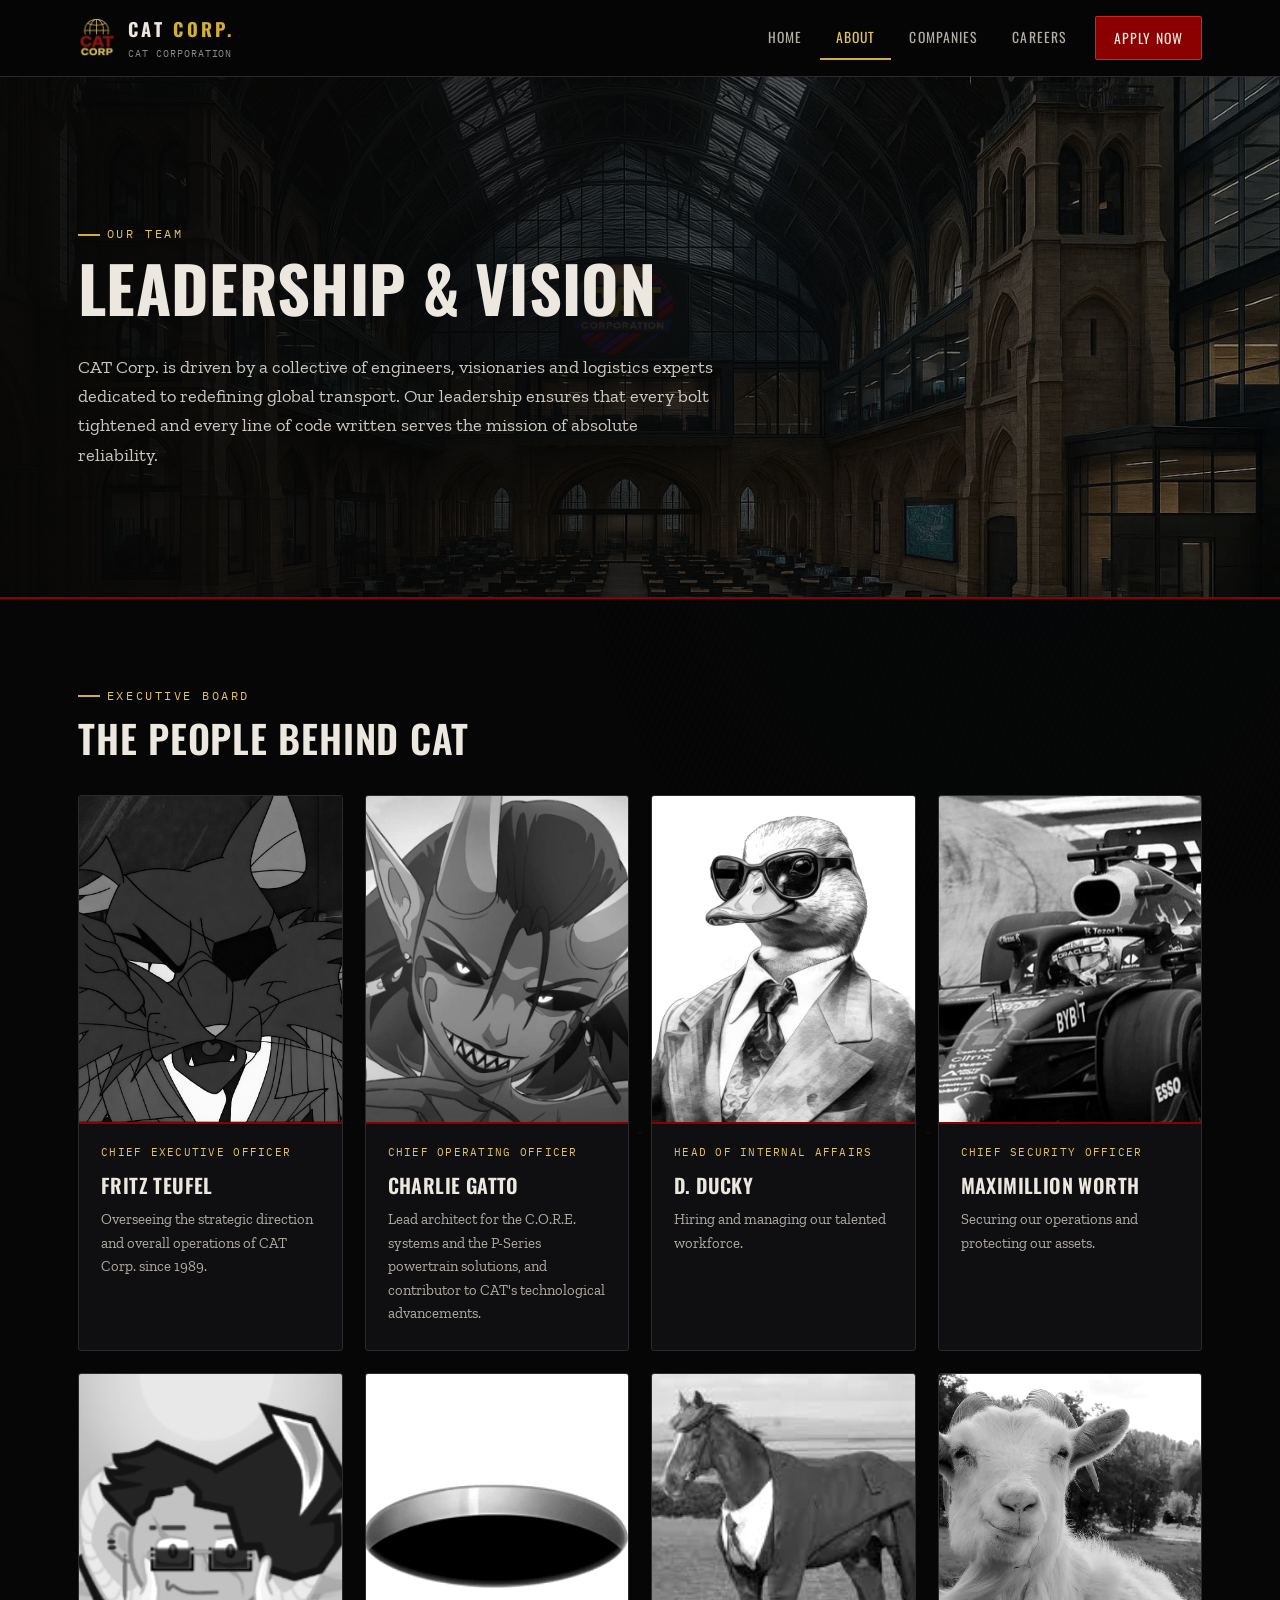
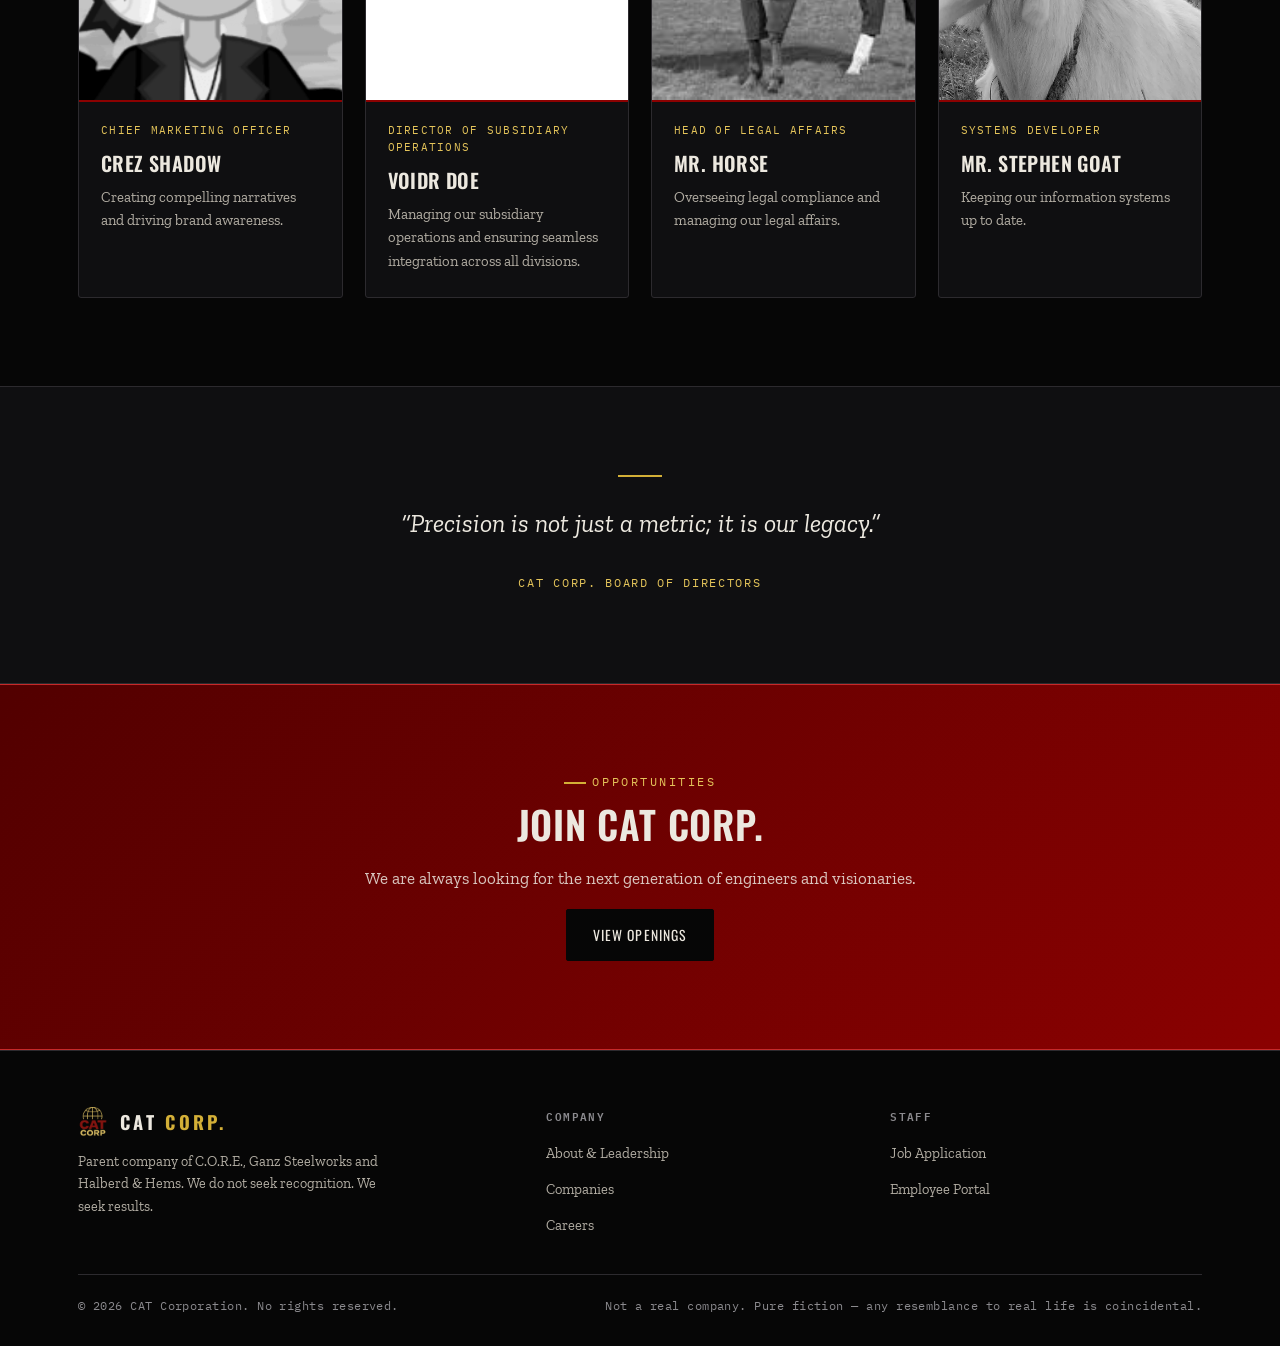
==== commit df496c57: "Move products section to C.O.R.E. site Remove product pages, images, nav dropdown, homepage section " ====
--- a/about.html
+++ b/about.html
@@ -24,15 +24,6 @@
       <a href="index.html">Home</a>
       <a href="about.html" class="active" aria-current="page">About</a>
       <a href="companies.html">Companies</a>
-      <div class="nav-dropdown">
-        <button class="nav-drop-btn" aria-expanded="false" aria-haspopup="true">Products</button>
-        <div class="nav-drop-menu">
-          <a href="sedans.html">S-Series <em>Sedans</em></a>
-          <a href="pickups.html">P-Series <em>Pickups</em></a>
-          <a href="trucks.html">T-Series <em>Heavy Trucks</em></a>
-          <a href="buses.html">B-Series <em>Transit</em></a>
-        </div>
-      </div>
       <a href="careers.html">Careers</a>
       <a href="apply.html" class="nav-cta">Apply Now</a>
     </div>
@@ -163,15 +154,6 @@
         </ul>
       </div>
       <div>
-        <h4>Products</h4>
-        <ul>
-          <li><a href="sedans.html">S-Series Sedans</a></li>
-          <li><a href="pickups.html">P-Series Pickups</a></li>
-          <li><a href="trucks.html">T-Series Trucks</a></li>
-          <li><a href="buses.html">B-Series Transit</a></li>
-        </ul>
-      </div>
-      <div>
         <h4>Staff</h4>
         <ul>
           <li><a href="apply.html">Job Application</a></li>
--- a/style.css
+++ b/style.css
@@ -130,7 +130,7 @@
 .brand-sub{ display:block; font-family:var(--f-mono); font-size:.6rem; letter-spacing:.1em; color:var(--steel); text-transform:uppercase; margin-top:1px; }
 
 .nav-links{ display:flex; gap:2px; align-items:center; }
-.nav-links a, .nav-drop-btn{
+.nav-links a{
   font-family:var(--f-display);
   font-size:.86rem;
   letter-spacing:.08em;
@@ -140,8 +140,8 @@
   border-bottom:2px solid transparent;
   transition:color .15s, border-color .15s;
 }
-.nav-links a:hover, .nav-drop-btn:hover{ color:var(--paper); }
-.nav-links a.active, .nav-drop-btn.active{ color:var(--gold-hi); border-color:var(--gold); }
+.nav-links a:hover{ color:var(--paper); }
+.nav-links a.active{ color:var(--gold-hi); border-color:var(--gold); }
 .nav-cta{
   margin-left:10px;
   background:var(--red);
@@ -151,45 +151,6 @@
   border-radius:2px;
 }
 .nav-cta:hover{ background:var(--red-hi); }
-
-/* products dropdown */
-.nav-dropdown{ position:relative; }
-.nav-drop-btn{
-  background:none; border-top:0; border-left:0; border-right:0;
-  cursor:pointer;
-  display:flex; align-items:center; gap:8px;
-}
-.nav-drop-btn::after{
-  content:"";
-  width:6px; height:6px;
-  border-right:1.5px solid currentColor; border-bottom:1.5px solid currentColor;
-  transform:translateY(-2px) rotate(45deg);
-  transition:transform .15s;
-}
-.nav-dropdown.open .nav-drop-btn::after{ transform:translateY(1px) rotate(-135deg); }
-.nav-drop-menu{
-  display:none;
-  position:absolute; top:100%; left:0;
-  min-width:230px;
-  background:var(--slate);
-  border:1px solid var(--hairline);
-  border-top:2px solid var(--red);
-  padding:6px 0;
-  box-shadow:0 16px 32px rgba(0,0,0,.5);
-}
-.nav-dropdown:hover .nav-drop-menu,
-.nav-dropdown.open .nav-drop-menu{ display:block; }
-.nav-drop-menu a{
-  display:flex; justify-content:space-between; gap:16px;
-  padding:11px 18px;
-  border-bottom:none;
-}
-.nav-drop-menu a em{
-  font-style:normal; font-family:var(--f-mono); font-size:.66rem;
-  letter-spacing:.08em; color:var(--steel); align-self:center;
-}
-.nav-drop-menu a:hover{ background:var(--slate-2); }
-.nav-drop-menu a.active{ border-bottom:none; }
 
 .nav-toggle{
   display:none;
@@ -212,13 +173,8 @@
     overflow-y:auto;
   }
   .nav-links.open{ display:flex; }
-  .nav-links a, .nav-drop-btn{ padding:14px 28px; border-bottom:1px solid var(--hairline); }
-  .nav-links a.active, .nav-drop-btn.active{ border-bottom-color:var(--hairline); border-left:2px solid var(--gold); }
-  .nav-drop-btn{ width:100%; justify-content:space-between; text-align:left; }
-  .nav-drop-menu{ position:static; box-shadow:none; border:none; background:var(--slate-2); padding:0; }
-  .nav-dropdown:hover .nav-drop-menu{ display:none; }
-  .nav-dropdown.open .nav-drop-menu{ display:block; }
-  .nav-drop-menu a{ padding-left:44px; border-bottom:1px solid var(--hairline); }
+  .nav-links a{ padding:14px 28px; border-bottom:1px solid var(--hairline); }
+  .nav-links a.active{ border-bottom-color:var(--hairline); border-left:2px solid var(--gold); }
   .nav-cta{ margin:8px 28px; text-align:center; justify-content:center; }
   .nav-toggle{ display:block; }
 }
@@ -575,7 +531,7 @@
 }
 .footer-grid{
   display:grid;
-  grid-template-columns:1.4fr 1fr 1fr 1fr;
+  grid-template-columns:1.4fr 1fr 1fr;
   gap:32px;
   padding-bottom:36px;
 }
